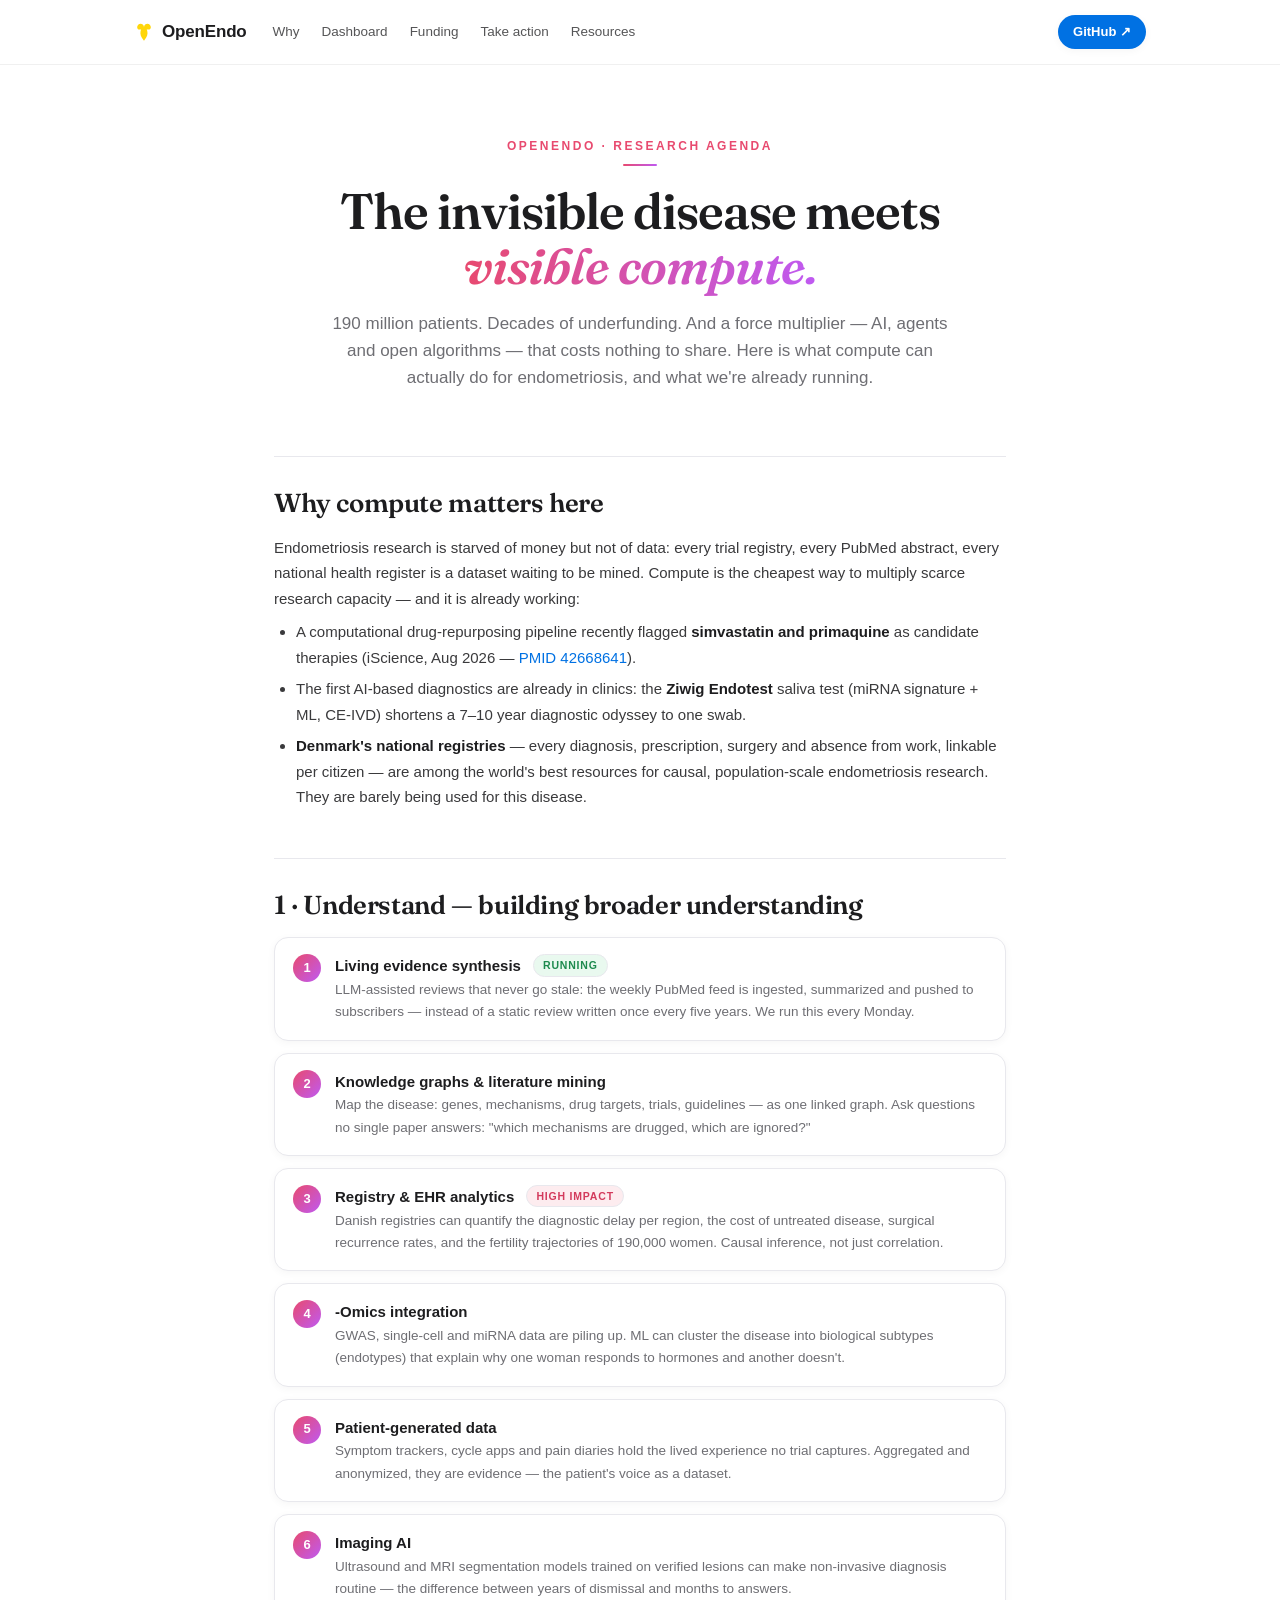
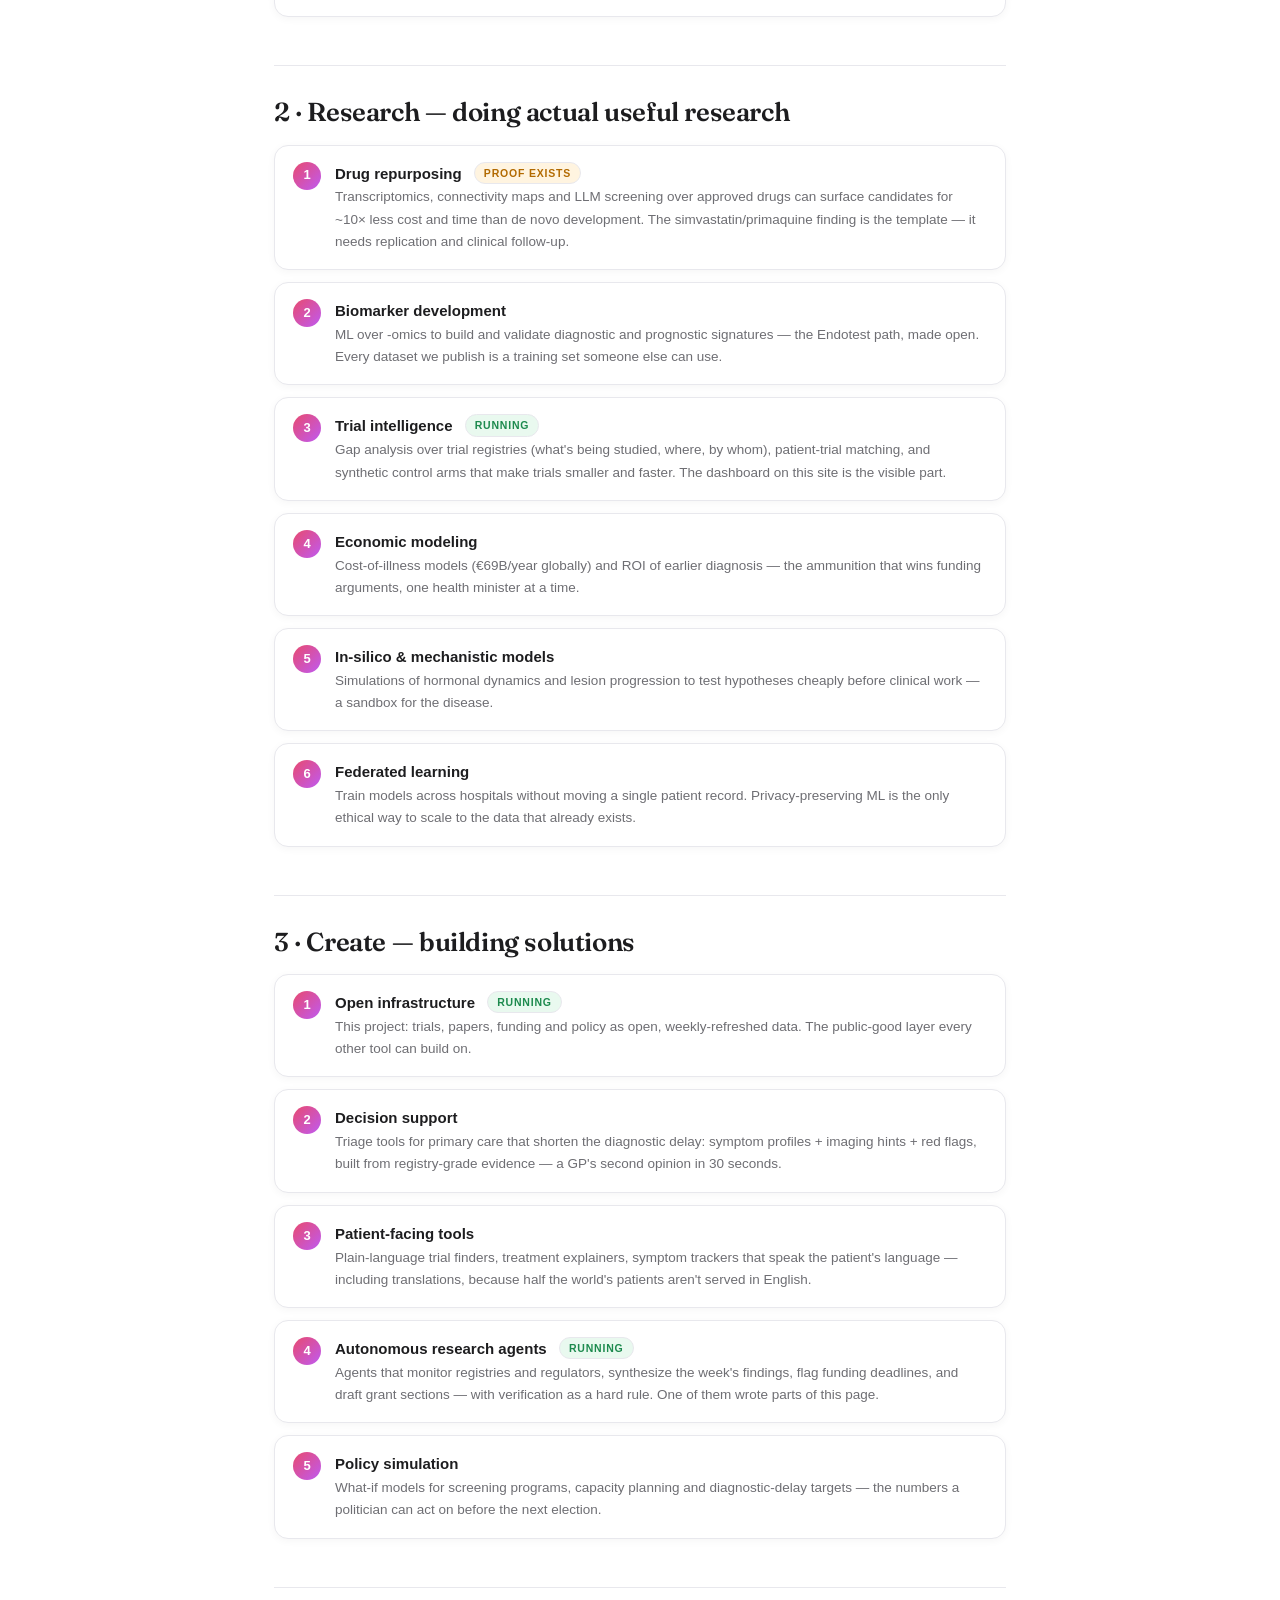
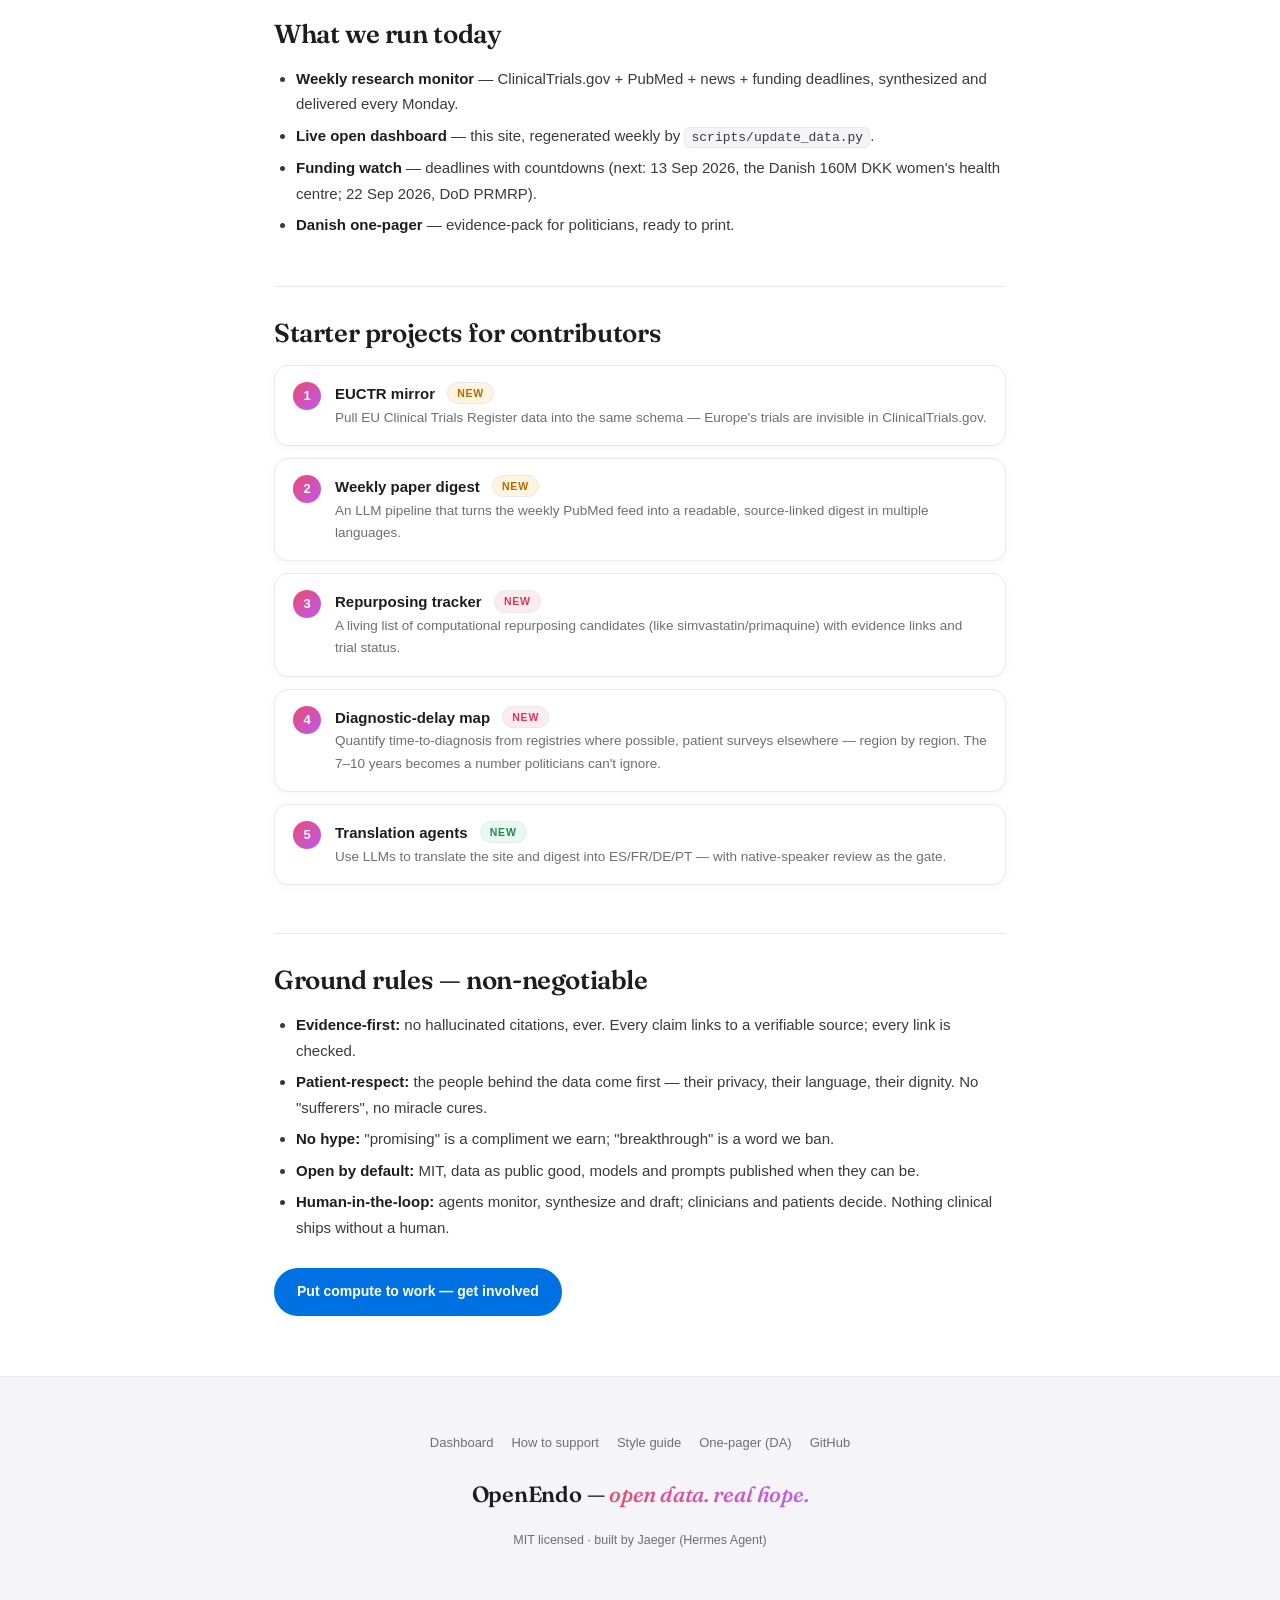
==== docs/ai-agenda.html @ b2a9a567 "feat: style guide, support page, AI & compute agenda + BRAND.md/CONTRIBUTING.md; footer-links; resou" ====
<!DOCTYPE html>
<html lang="en">
<head>
<meta charset="utf-8">
<meta name="viewport" content="width=device-width, initial-scale=1">
<title>AI & compute agenda — what agents, algorithms and compute can do for endometriosis</title>
<meta name="description" content="The computational research agenda for endometriosis: how AI agents, algorithms and open compute can build understanding, do real research and create solutions.">
<link rel="icon" href="data:image/svg+xml,<svg xmlns='http://www.w3.org/2000/svg' viewBox='0 0 24 24'><rect width='24' height='24' rx='5' fill='%231a1a2e'/><path d='M12 17.5c-.8-1.6-3-3.4-3-6.3 0-2 .7-3.6.7-3.6s-.7.3-1.4.3c-1.3 0-2.2-1-2.2-2.1C6.1 4 7.4 3 8.8 3c1.2 0 2.1.7 2.5 1.6.2.5.4 1.1.4 2 0-.9.2-1.5.4-2 .4-.9 1.3-1.6 2.5-1.6 1.4 0 2.7 1 2.7 2.8 0 1.1-.9 2.1-2.2 2.1-.7 0-1.4-.3-1.4-.3s.7 1.6.7 3.6c0 2.9-2.2 4.7-3 6.3z' fill='%23FFD60A'/></svg>">
<link rel="preconnect" href="https://fonts.googleapis.com">
<link rel="preconnect" href="https://fonts.gstatic.com" crossorigin>
<link href="https://fonts.googleapis.com/css2?family=Fraunces:ital,opsz,wght@0,9..144,500..700;1,9..144,500..700&display=swap" rel="stylesheet">
<link rel="stylesheet" href="style.css?v=4">
</head>
<body>

<header class="nav">
  <div class="nav-inner">
    <a class="brand" href="index.html">
      <svg viewBox="0 0 24 24" aria-hidden="true"><path d="M12 22.5c-1.1-2.2-4.3-4.7-4.3-8.8 0-2.7.9-5 .9-5s-.9.4-2 .4C4.8 9.1 3.8 7.6 3.8 6.2 3.8 3.9 5.7 2 8 2c1.7 0 2.9 1 3.5 2.3.3.7.5 1.5.5 2.7 0-1.2.2-2 .5-2.7C13.1 3 14.3 2 16 2c2.3 0 4.2 1.9 4.2 4.2 0 1.4-1 2.9-2.9 2.9-1.1 0-2-.4-2-.4s.9 2.3.9 5c0 4.1-3.2 6.6-4.2 8.8z" fill="#FFD60A"/></svg>
      OpenEndo
    </a>
    <nav class="nav-links">
      <a href="index.html#why">Why</a>
      <a href="index.html#dashboard">Dashboard</a>
      <a href="index.html#funding">Funding</a>
      <a href="index.html#action">Take action</a>
      <a href="index.html#resources">Resources</a>
    </nav>
    <div class="nav-actions">
      <a class="btn btn-blue btn-sm" href="https://github.com/wckdboy/openendo" target="_blank" rel="noopener">GitHub ↗</a>
    </div>
  </div>
</header>

<main>
  <div class="subpage-hero">
    <p class="eyebrow">OpenEndo · Research agenda</p>
    <h1>The invisible disease meets<br><em style="font-style:italic;background:linear-gradient(90deg,#e84a6f,#bf5af2);-webkit-background-clip:text;background-clip:text;-webkit-text-fill-color:transparent">visible compute.</em></h1>
    <p class="sub">190 million patients. Decades of underfunding. And a force multiplier — AI, agents and open algorithms — that costs nothing to share. Here is what compute can actually do for endometriosis, and what we're already running.</p>
  </div>

  <div class="prose">

    <h2>Why compute matters here</h2>
    <p>Endometriosis research is starved of money but not of data: every trial registry, every PubMed abstract, every national health register is a dataset waiting to be mined. Compute is the cheapest way to multiply scarce research capacity — and it is already working:</p>
    <ul>
      <li>A computational drug-repurposing pipeline recently flagged <strong>simvastatin and primaquine</strong> as candidate therapies (iScience, Aug 2026 — <a href="https://pubmed.ncbi.nlm.nih.gov/42668641/" target="_blank" rel="noopener">PMID 42668641</a>).</li>
      <li>The first AI-based diagnostics are already in clinics: the <strong>Ziwig Endotest</strong> saliva test (miRNA signature + ML, CE-IVD) shortens a 7–10 year diagnostic odyssey to one swab.</li>
      <li><strong>Denmark's national registries</strong> — every diagnosis, prescription, surgery and absence from work, linkable per citizen — are among the world's best resources for causal, population-scale endometriosis research. They are barely being used for this disease.</li>
    </ul>

    <h2>1 · Understand — building broader understanding</h2>
    <div class="steps">
      <div class="step"><div class="n">1</div><div><h4>Living evidence synthesis <span class="effort easy">running</span></h4><p>LLM-assisted reviews that never go stale: the weekly PubMed feed is ingested, summarized and pushed to subscribers — instead of a static review written once every five years. We run this every Monday.</p></div></div>
      <div class="step"><div class="n">2</div><div><h4>Knowledge graphs &amp; literature mining</h4><p>Map the disease: genes, mechanisms, drug targets, trials, guidelines — as one linked graph. Ask questions no single paper answers: "which mechanisms are drugged, which are ignored?"</p></div></div>
      <div class="step"><div class="n">3</div><div><h4>Registry &amp; EHR analytics <span class="effort hard">high impact</span></h4><p>Danish registries can quantify the diagnostic delay per region, the cost of untreated disease, surgical recurrence rates, and the fertility trajectories of 190,000 women. Causal inference, not just correlation.</p></div></div>
      <div class="step"><div class="n">4</div><div><h4>-Omics integration</h4><p>GWAS, single-cell and miRNA data are piling up. ML can cluster the disease into biological subtypes (endotypes) that explain why one woman responds to hormones and another doesn't.</p></div></div>
      <div class="step"><div class="n">5</div><div><h4>Patient-generated data</h4><p>Symptom trackers, cycle apps and pain diaries hold the lived experience no trial captures. Aggregated and anonymized, they are evidence — the patient's voice as a dataset.</p></div></div>
      <div class="step"><div class="n">6</div><div><h4>Imaging AI</h4><p>Ultrasound and MRI segmentation models trained on verified lesions can make non-invasive diagnosis routine — the difference between years of dismissal and months to answers.</p></div></div>
    </div>

    <h2>2 · Research — doing actual useful research</h2>
    <div class="steps">
      <div class="step"><div class="n">1</div><div><h4>Drug repurposing <span class="effort medium">proof exists</span></h4><p>Transcriptomics, connectivity maps and LLM screening over approved drugs can surface candidates for ~10× less cost and time than de novo development. The simvastatin/primaquine finding is the template — it needs replication and clinical follow-up.</p></div></div>
      <div class="step"><div class="n">2</div><div><h4>Biomarker development</h4><p>ML over -omics to build and validate diagnostic and prognostic signatures — the Endotest path, made open. Every dataset we publish is a training set someone else can use.</p></div></div>
      <div class="step"><div class="n">3</div><div><h4>Trial intelligence <span class="effort easy">running</span></h4><p>Gap analysis over trial registries (what's being studied, where, by whom), patient-trial matching, and synthetic control arms that make trials smaller and faster. The dashboard on this site is the visible part.</p></div></div>
      <div class="step"><div class="n">4</div><div><h4>Economic modeling</h4><p>Cost-of-illness models (€69B/year globally) and ROI of earlier diagnosis — the ammunition that wins funding arguments, one health minister at a time.</p></div></div>
      <div class="step"><div class="n">5</div><div><h4>In-silico &amp; mechanistic models</h4><p>Simulations of hormonal dynamics and lesion progression to test hypotheses cheaply before clinical work — a sandbox for the disease.</p></div></div>
      <div class="step"><div class="n">6</div><div><h4>Federated learning</h4><p>Train models across hospitals without moving a single patient record. Privacy-preserving ML is the only ethical way to scale to the data that already exists.</p></div></div>
    </div>

    <h2>3 · Create — building solutions</h2>
    <div class="steps">
      <div class="step"><div class="n">1</div><div><h4>Open infrastructure <span class="effort easy">running</span></h4><p>This project: trials, papers, funding and policy as open, weekly-refreshed data. The public-good layer every other tool can build on.</p></div></div>
      <div class="step"><div class="n">2</div><div><h4>Decision support</h4><p>Triage tools for primary care that shorten the diagnostic delay: symptom profiles + imaging hints + red flags, built from registry-grade evidence — a GP's second opinion in 30 seconds.</p></div></div>
      <div class="step"><div class="n">3</div><div><h4>Patient-facing tools</h4><p>Plain-language trial finders, treatment explainers, symptom trackers that speak the patient's language — including translations, because half the world's patients aren't served in English.</p></div></div>
      <div class="step"><div class="n">4</div><div><h4>Autonomous research agents <span class="effort easy">running</span></h4><p>Agents that monitor registries and regulators, synthesize the week's findings, flag funding deadlines, and draft grant sections — with verification as a hard rule. One of them wrote parts of this page.</p></div></div>
      <div class="step"><div class="n">5</div><div><h4>Policy simulation</h4><p>What-if models for screening programs, capacity planning and diagnostic-delay targets — the numbers a politician can act on before the next election.</p></div></div>
    </div>

    <h2>What we run today</h2>
    <ul>
      <li><strong>Weekly research monitor</strong> — ClinicalTrials.gov + PubMed + news + funding deadlines, synthesized and delivered every Monday.</li>
      <li><strong>Live open dashboard</strong> — this site, regenerated weekly by <code>scripts/update_data.py</code>.</li>
      <li><strong>Funding watch</strong> — deadlines with countdowns (next: 13 Sep 2026, the Danish 160M DKK women's health centre; 22 Sep 2026, DoD PRMRP).</li>
      <li><strong>Danish one-pager</strong> — evidence-pack for politicians, ready to print.</li>
    </ul>

    <h2>Starter projects for contributors</h2>
    <div class="steps">
      <div class="step"><div class="n">1</div><div><h4>EUCTR mirror <span class="effort medium">new</span></h4><p>Pull EU Clinical Trials Register data into the same schema — Europe's trials are invisible in ClinicalTrials.gov.</p></div></div>
      <div class="step"><div class="n">2</div><div><h4>Weekly paper digest <span class="effort medium">new</span></h4><p>An LLM pipeline that turns the weekly PubMed feed into a readable, source-linked digest in multiple languages.</p></div></div>
      <div class="step"><div class="n">3</div><div><h4>Repurposing tracker <span class="effort hard">new</span></h4><p>A living list of computational repurposing candidates (like simvastatin/primaquine) with evidence links and trial status.</p></div></div>
      <div class="step"><div class="n">4</div><div><h4>Diagnostic-delay map <span class="effort hard">new</span></h4><p>Quantify time-to-diagnosis from registries where possible, patient surveys elsewhere — region by region. The 7–10 years becomes a number politicians can't ignore.</p></div></div>
      <div class="step"><div class="n">5</div><div><h4>Translation agents <span class="effort easy">new</span></h4><p>Use LLMs to translate the site and digest into ES/FR/DE/PT — with native-speaker review as the gate.</p></div></div>
    </div>

    <h2>Ground rules — non-negotiable</h2>
    <ul>
      <li><strong>Evidence-first:</strong> no hallucinated citations, ever. Every claim links to a verifiable source; every link is checked.</li>
      <li><strong>Patient-respect:</strong> the people behind the data come first — their privacy, their language, their dignity. No "sufferers", no miracle cures.</li>
      <li><strong>No hype:</strong> "promising" is a compliment we earn; "breakthrough" is a word we ban.</li>
      <li><strong>Open by default:</strong> MIT, data as public good, models and prompts published when they can be.</li>
      <li><strong>Human-in-the-loop:</strong> agents monitor, synthesize and draft; clinicians and patients decide. Nothing clinical ships without a human.</li>
    </ul>

    <p style="margin-top:28px"><a class="btn btn-blue" href="support.html">Put compute to work — get involved</a></p>

  </div>
</main>

<footer>
  <div class="footer-inner">
    <div class="footer-links">
      <a href="index.html">Dashboard</a>
      <a href="support.html">How to support</a>
      <a href="styleguide.html">Style guide</a>
      <a href="one-pager-dk.html">One-pager (DA)</a>
      <a href="https://github.com/wckdboy/openendo" target="_blank" rel="noopener">GitHub</a>
    </div>
    <p class="wordmark">OpenEndo — <em style="font-style:italic;background:linear-gradient(90deg,#e84a6f,#bf5af2);-webkit-background-clip:text;background-clip:text;-webkit-text-fill-color:transparent">open data. real hope.</em></p>
    <p class="built">MIT licensed · built by Jaeger (Hermes Agent)</p>
  </div>
</footer>

</body>
</html>
---- docs/style.css ----
/* OpenEndo — clean, optimistic, Apple-inspired */
:root{
  --bg:#ffffff; --bg-alt:#f5f5f7; --ink:#1d1d1f; --muted:#6e6e73;
  --blue:#0071e3; --blue-hover:#0077ed; --blue-tint:#e8f1fd;
  --rose:#ff8fa3; --rose-deep:#e84a6f; --lav:#bf5af2; --gold:#ff9f0a; --green:#34c759;
  --line:#e8e8ed; --card:#ffffff;
  --shadow-sm:0 2px 8px rgba(0,0,0,.04);
  --shadow:0 10px 34px rgba(0,0,0,.09);
  --radius:18px;
  --nav-h:64px;
  --font:-apple-system,BlinkMacSystemFont,"SF Pro Display","Segoe UI",Roboto,Helvetica,Arial,sans-serif;
}
*{box-sizing:border-box;margin:0;padding:0}
html{scroll-behavior:smooth}
body{font-family:var(--font);background:var(--bg);color:var(--ink);line-height:1.55;-webkit-font-smoothing:antialiased;font-size:16px}
section,footer{scroll-margin-top:calc(var(--nav-h) + 12px)}
a{color:var(--blue);text-decoration:none}
a:hover{color:var(--blue-hover)}

/* ---------- navigation (frosted) ---------- */
.nav{position:sticky;top:0;z-index:50;background:rgba(255,255,255,.72);backdrop-filter:saturate(180%) blur(20px);-webkit-backdrop-filter:saturate(180%) blur(20px);border-bottom:1px solid rgba(0,0,0,.06)}
.nav-inner{max-width:1060px;margin:0 auto;display:flex;align-items:center;gap:26px;height:var(--nav-h);padding:0 24px}
.brand{font-size:17px;font-weight:700;letter-spacing:-.01em;color:var(--ink);display:flex;align-items:center;gap:8px;white-space:nowrap}
.nav-links{display:flex;gap:22px}
.nav-links a{color:var(--ink);font-size:13.5px;font-weight:500;opacity:.75;transition:opacity .15s}
.nav-links a:hover{opacity:1}
.nav-actions{margin-left:auto;display:flex;align-items:center;gap:10px}

/* ---------- buttons (pill, Apple-style) ---------- */
.btn{display:inline-flex;align-items:center;justify-content:center;gap:6px;border-radius:980px;padding:11px 22px;font-size:14px;font-weight:600;transition:all .18s ease;border:1px solid transparent;cursor:pointer;background:none;color:var(--ink);font-family:var(--font)}
.btn-blue{background:var(--blue);color:#fff;box-shadow:var(--shadow-sm)}
.btn-blue:hover{background:var(--blue-hover);color:#fff;transform:translateY(-1px);box-shadow:var(--shadow)}
.btn-ghost{background:rgba(0,0,0,.05);color:var(--ink)}
.btn-ghost:hover{background:rgba(0,0,0,.09);color:var(--ink)}
.btn-sm{padding:6px 14px;font-size:13px}

/* ---------- hero ---------- */
.hero{position:relative;overflow:hidden;background:linear-gradient(180deg,#fdf6f8 0%,#f3f6ff 42%,#ffffff 100%)}
.hero::before{content:"";position:absolute;width:680px;height:680px;border-radius:50%;top:-260px;right:-180px;background:radial-gradient(circle,rgba(255,143,163,.30),transparent 66%);filter:blur(8px)}
.hero::after{content:"";position:absolute;width:600px;height:600px;border-radius:50%;bottom:-280px;left:-200px;background:radial-gradient(circle,rgba(191,90,242,.16),transparent 66%)}
.hero-inner{position:relative;max-width:1060px;margin:0 auto;padding:96px 24px 76px;text-align:center}
.eyebrow{font-size:12px;font-weight:700;letter-spacing:2.5px;text-transform:uppercase;color:var(--rose-deep);margin-bottom:18px}
.hero h1{font-size:clamp(38px,5.2vw,56px);font-weight:700;letter-spacing:-.025em;line-height:1.08;color:var(--ink)}
.hero-sub{max-width:660px;margin:22px auto 0;font-size:18px;color:var(--muted);line-height:1.6}
.hero-cta{display:flex;gap:12px;justify-content:center;margin-top:34px;flex-wrap:wrap}
.hero .stats{display:grid;grid-template-columns:repeat(4,1fr);gap:14px;margin-top:64px;padding-top:40px;border-top:1px solid rgba(0,0,0,.06)}
.stat{padding:6px 12px}
.stat .value{font-size:42px;font-weight:700;letter-spacing:-.02em;line-height:1.1;background:linear-gradient(135deg,var(--rose-deep) 10%,var(--lav) 90%);-webkit-background-clip:text;background-clip:text;-webkit-text-fill-color:transparent}
.stat .label{font-size:13.5px;color:var(--muted);margin-top:6px}
.stat .src{font-size:11px;color:var(--muted);opacity:.7;margin-top:2px}

/* ---------- sections ---------- */
.section{padding:88px 0}
.section-alt{background:var(--bg-alt)}
.section-inner{max-width:1060px;margin:0 auto;padding:0 24px}
.section-head{text-align:center;max-width:660px;margin:0 auto 46px}
.section-head h2{font-size:clamp(28px,3.4vw,40px);font-weight:700;letter-spacing:-.02em;line-height:1.15;margin-top:12px}
.section-head .sub{font-size:17px;color:var(--muted);margin-top:12px}

/* ---------- cards ---------- */
.grid{display:grid;gap:18px}
.cards-4{grid-template-columns:repeat(4,1fr)}
.cards-3{grid-template-columns:repeat(3,1fr)}
.cards-2{grid-template-columns:repeat(2,1fr)}
.card{background:var(--card);border:1px solid rgba(0,0,0,.05);border-radius:var(--radius);padding:24px;box-shadow:var(--shadow-sm);transition:transform .18s ease,box-shadow .18s ease}
.card:hover{transform:translateY(-2px);box-shadow:var(--shadow)}
.card h4{font-size:16px;font-weight:600;letter-spacing:-.01em;margin-bottom:8px}
.card p{font-size:14px;color:var(--muted);line-height:1.6}
.card .src{font-size:11.5px;color:var(--muted);opacity:.75;margin:6px 0 10px}
.card .tag{display:inline-block;font-size:11px;font-weight:600;letter-spacing:.6px;text-transform:uppercase;color:var(--blue);background:var(--blue-tint);border-radius:999px;padding:3px 10px;margin-bottom:10px}
.cta{display:inline-flex;align-items:center;gap:4px;font-size:14px;font-weight:600;margin-top:12px;color:var(--blue)}
.cta:hover{color:var(--blue-hover)}

/* ---------- live KPIs ---------- */
.kpis{display:grid;grid-template-columns:repeat(4,1fr);gap:14px;margin:36px 0 44px}
.kpi{background:var(--card);border:1px solid rgba(0,0,0,.05);border-radius:14px;padding:18px 20px;box-shadow:var(--shadow-sm);text-align:center}
.kpi .n{font-size:30px;font-weight:700;letter-spacing:-.02em;line-height:1.1}
.kpi .n.gold{color:var(--blue)}
.kpi .l{font-size:12.5px;color:var(--muted);margin-top:4px}

/* ---------- charts ---------- */
.charts{display:grid;grid-template-columns:1fr 1fr;gap:18px}
.chart-card{background:var(--card);border:1px solid rgba(0,0,0,.05);border-radius:var(--radius);padding:22px;box-shadow:var(--shadow-sm)}
.chart-card.wide{grid-column:1/-1}
.chart-card h3{font-size:15px;font-weight:600;margin-bottom:14px}
.chart-card canvas{max-height:300px}

/* ---------- tables ---------- */
.tables{display:grid;gap:18px;margin-top:18px}
.panel{background:var(--card);border:1px solid rgba(0,0,0,.05);border-radius:var(--radius);box-shadow:var(--shadow-sm);overflow:hidden}
.panel h3{font-size:15px;font-weight:600;padding:20px 24px 12px}
.table-wrap{overflow-x:auto}
table{width:100%;border-collapse:collapse;font-size:13.5px}
thead th{font-size:11px;font-weight:600;letter-spacing:1.2px;text-transform:uppercase;color:var(--muted);text-align:left;padding:8px 24px;background:#fafafc;border-bottom:1px solid var(--line);white-space:nowrap}
tbody td{padding:12px 24px;border-bottom:1px solid #f0f0f2;vertical-align:top}
tbody tr:last-child td{border-bottom:none}
tbody tr{transition:background .12s}
tbody tr:hover{background:#fafafc}
td a{color:var(--ink);font-weight:500}
td a:hover{color:var(--blue)}
td .nct{font-size:11px;color:var(--muted)}

/* ---------- status pills ---------- */
.status{display:inline-block;font-size:11px;font-weight:600;letter-spacing:.3px;border-radius:999px;padding:3px 10px;white-space:nowrap}
.status.RECRUITING{background:#e9f9ef;color:#1d8a4e}
.status.ACTIVE_NOT_RECRUITING{background:#eef3fb;color:#3a6fb5}
.status.ENROLLING_BY_INVITATION{background:#e9f9ef;color:#1d8a4e}
.status.COMPLETED{background:#f0f0f2;color:#6e6e73}
.status.TERMINATED,.status.WITHDRAWN{background:#fdecef;color:#d33a5c}
.status.UNKNOWN,.status.NOT_YET_RECRUITING{background:#fff4e0;color:#b26a00}
.status.default{background:#f0f0f2;color:#6e6e73}

/* ---------- funding deadlines ---------- */
.deadline{font-size:12.5px;color:var(--muted);margin-top:12px;display:flex;align-items:center;gap:8px;flex-wrap:wrap}
.days{background:var(--blue-tint);color:var(--blue);font-weight:700;font-size:11.5px;border-radius:999px;padding:3px 9px}
.open-now{color:var(--green);font-weight:600}

/* ---------- footer ---------- */
footer{background:var(--bg-alt);border-top:1px solid var(--line);padding:56px 0 64px}
.footer-inner{max-width:1060px;margin:0 auto;padding:0 24px;text-align:center}
footer h3{font-size:13px;font-weight:600;letter-spacing:1.2px;text-transform:uppercase;color:var(--muted);margin-bottom:12px}
#methodology{font-size:13.5px;color:var(--muted);max-width:740px;margin:0 auto;line-height:1.65}
.fresh{font-size:12px;color:var(--muted);opacity:.85;margin-top:14px}
.built{margin-top:20px;font-size:12.5px;color:var(--muted)}

/* ---------- responsive ---------- */
@media(max-width:960px){
  .cards-4,.cards-3,.charts{grid-template-columns:1fr 1fr}
  .hero .stats,.kpis{grid-template-columns:1fr 1fr}
}
@media(max-width:640px){
  .cards-4,.cards-3,.cards-2,.charts,.hero .stats,.kpis{grid-template-columns:1fr}
  .nav-links{display:none}
  .section{padding:64px 0}
  .hero-inner{padding:64px 20px 56px}
  .hero .stats{margin-top:44px;padding-top:30px}
}

/* ---------- brand identity ---------- */
:root{
  --font-display:"Fraunces",Georgia,serif;
  --ribbon:#ffd60a;
}
.brand svg{width:20px;height:20px;flex:none}
.hero h1{font-family:var(--font-display);font-weight:600}
.hero h1 em{font-style:italic;font-weight:500;background:linear-gradient(90deg,var(--rose-deep) 0%,var(--lav) 100%);-webkit-background-clip:text;background-clip:text;-webkit-text-fill-color:transparent}
.section-head h2{font-family:var(--font-display);font-weight:600}
.eyebrow{display:flex;flex-direction:column;align-items:center;gap:6px}
.eyebrow .num{color:var(--rose-deep);font-weight:800;letter-spacing:.05em}
.eyebrow::after{content:"";width:34px;height:2.5px;border-radius:2px;background:linear-gradient(90deg,var(--rose-deep),var(--lav));margin-top:2px}
.trust{display:flex;gap:16px;justify-content:center;margin-top:16px;flex-wrap:wrap}
.trust span{font-size:12.5px;color:var(--muted);display:inline-flex;align-items:center;gap:6px}
.trust span:first-child{color:var(--blue);font-weight:700}
.live-wrap{margin-top:26px;display:flex;justify-content:center}
.live-badge{display:inline-flex;align-items:center;gap:9px;font-size:12.5px;font-weight:600;color:var(--muted);background:#fff;border:1px solid rgba(0,0,0,.06);border-radius:999px;padding:7px 16px;box-shadow:var(--shadow-sm)}
.live-badge .dot{width:8px;height:8px;border-radius:50%;background:var(--green);animation:pulse 2.2s ease-out infinite}
@keyframes pulse{0%{box-shadow:0 0 0 0 rgba(52,199,89,.45)}70%{box-shadow:0 0 0 9px rgba(52,199,89,0)}100%{box-shadow:0 0 0 0 rgba(52,199,89,0)}}
footer .wordmark{font-family:var(--font-display);font-size:22px;font-weight:600;letter-spacing:-.01em;margin-bottom:20px}
footer .wordmark em{font-style:italic;font-weight:500;background:linear-gradient(90deg,var(--rose-deep),var(--lav));-webkit-background-clip:text;background-clip:text;-webkit-text-fill-color:transparent}
@media(max-width:640px){.trust{gap:10px}}

/* ---------- subpages: styleguide / support / agenda ---------- */
:root{--text:#3a3a3c}
.subpage-hero{padding:72px 24px 8px;text-align:center}
.subpage-hero h1{font-family:var(--font-display);font-size:clamp(34px,4.6vw,50px);font-weight:600;letter-spacing:-.02em;line-height:1.1}
.subpage-hero .sub{max-width:640px;margin:16px auto 0;font-size:17px;color:var(--muted);line-height:1.6}
.prose{max-width:780px;margin:0 auto;padding:8px 24px 60px}
.prose h2{font-family:var(--font-display);font-size:26px;font-weight:600;letter-spacing:-.015em;margin:48px 0 12px;padding-top:26px;border-top:1px solid var(--line)}
.prose h3{font-size:17px;font-weight:600;margin:26px 0 8px;letter-spacing:-.01em}
.prose p,.prose li{font-size:15px;color:var(--text);line-height:1.7}
.prose ul,.prose ol{margin:8px 0 18px 22px}
.prose li{margin-bottom:6px}
.prose strong{color:var(--ink)}
.prose code{font-family:ui-monospace,SFMono-Regular,Menlo,monospace;font-size:13px;background:var(--bg-alt);border:1px solid var(--line);border-radius:6px;padding:2px 6px}
.codebox{background:#1d1d1f;color:#f5f5f7;border-radius:12px;padding:16px 18px;font-family:ui-monospace,SFMono-Regular,Menlo,monospace;font-size:13px;line-height:1.65;overflow-x:auto;margin:12px 0 22px}
.codebox .c{color:#ffd60a}
.swatches{display:grid;grid-template-columns:repeat(auto-fill,minmax(150px,1fr));gap:12px;margin:14px 0 26px}
.swatch{border-radius:14px;overflow:hidden;border:1px solid var(--line);background:#fff}
.swatch .chip{height:70px}
.swatch .meta{padding:10px 12px}
.swatch .meta b{display:block;font-size:13px}
.swatch .meta span{font-size:11.5px;color:var(--muted);font-family:ui-monospace,Menlo,monospace}
.type-scale{display:grid;gap:10px;margin:14px 0 26px}
.type-row{display:flex;align-items:baseline;gap:18px;padding:12px 16px;border:1px solid var(--line);border-radius:12px;background:#fff}
.type-row .sample{flex:1;min-width:0}
.type-row .spec{font-size:11.5px;color:var(--muted);font-family:ui-monospace,Menlo,monospace;white-space:nowrap}
.dodont{display:grid;grid-template-columns:1fr 1fr;gap:14px;margin:12px 0 22px}
.dodont div{border-radius:12px;padding:14px 16px;font-size:14px;line-height:1.6}
.dodont .good{background:#e9f9ef;color:#1d8a4e}
.dodont .bad{background:#fdecef;color:#d33a5c}
.dodont b{display:block;margin-bottom:4px}
.effort{display:inline-block;font-size:10.5px;font-weight:700;letter-spacing:.8px;text-transform:uppercase;border-radius:999px;padding:2px 9px;background:var(--bg-alt);color:var(--muted);border:1px solid var(--line);margin-left:8px;vertical-align:2px}
.effort.easy{background:#e9f9ef;color:#1d8a4e}
.effort.medium{background:#fff4e0;color:#b26a00}
.effort.hard{background:#fdecef;color:#d33a5c}
.logo-stage{background:var(--bg-alt);border:1px solid var(--line);border-radius:18px;padding:44px 24px;text-align:center;margin:14px 0 24px}
.logo-stage .word{font-family:var(--font-display);font-size:44px;font-weight:600;letter-spacing:-.02em;margin-top:14px}
.logo-stage .tag{font-size:13px;color:var(--muted);margin-top:6px}
.logo-grid{display:grid;grid-template-columns:repeat(auto-fit,minmax(130px,1fr));gap:14px;margin:14px 0 24px}
.logo-tile{border-radius:14px;padding:20px 14px;display:flex;flex-direction:column;align-items:center;gap:10px;border:1px solid var(--line)}
.logo-tile svg{width:40px;height:40px}
.logo-tile span{font-size:11.5px;color:var(--muted)}
.steps{display:grid;gap:12px;margin:12px 0 24px}
.step{display:flex;gap:14px;padding:16px 18px;border:1px solid var(--line);border-radius:14px;background:#fff;box-shadow:var(--shadow-sm)}
.step .n{flex:none;width:28px;height:28px;border-radius:50%;background:linear-gradient(135deg,var(--rose-deep),var(--lav));color:#fff;font-weight:700;font-size:13px;display:flex;align-items:center;justify-content:center}
.step h4{font-size:15px;margin-bottom:4px;display:inline}
.step p{font-size:13.5px;color:var(--muted);line-height:1.65}
.footer-links{display:flex;gap:18px;justify-content:center;flex-wrap:wrap;margin-bottom:24px;font-size:13px;font-weight:500}
.footer-links a{color:var(--muted)}
.footer-links a:hover{color:var(--blue)}
@media(max-width:640px){.dodont{grid-template-columns:1fr}.type-row{flex-direction:column;gap:4px}}
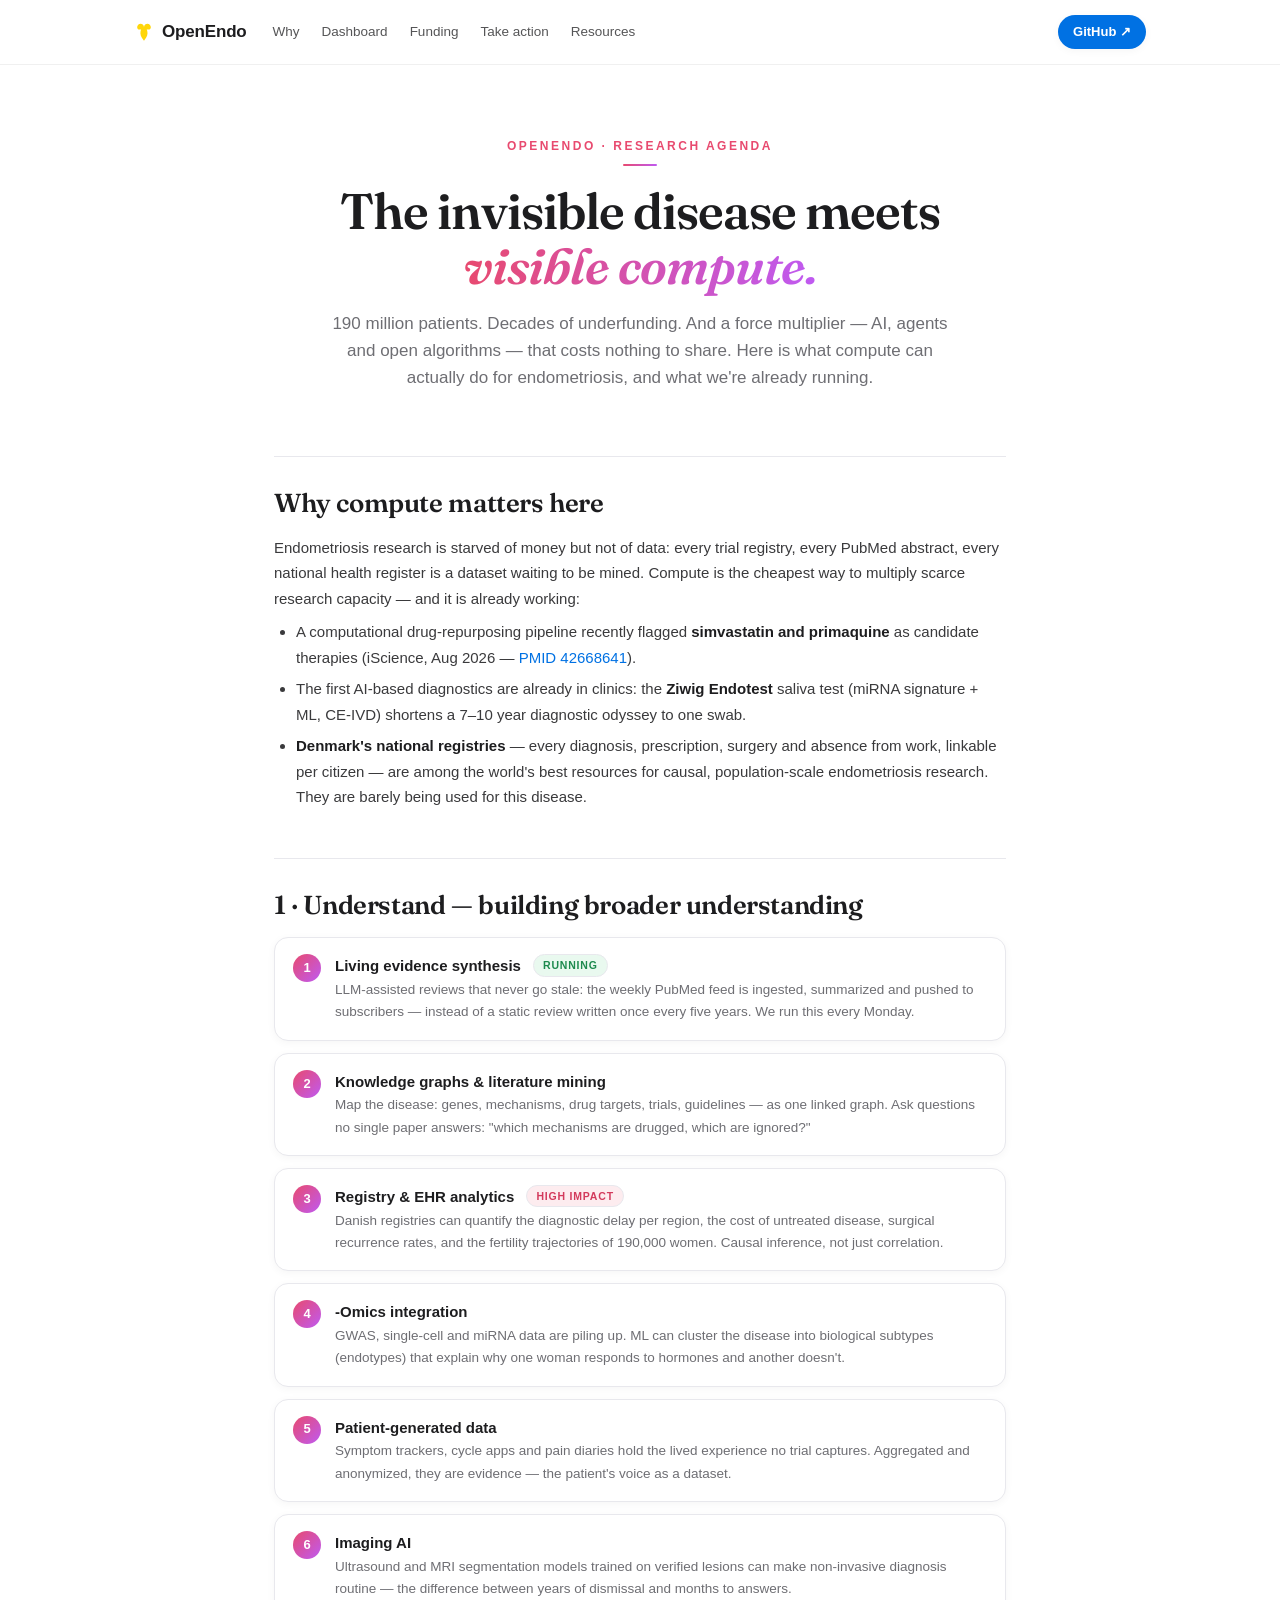
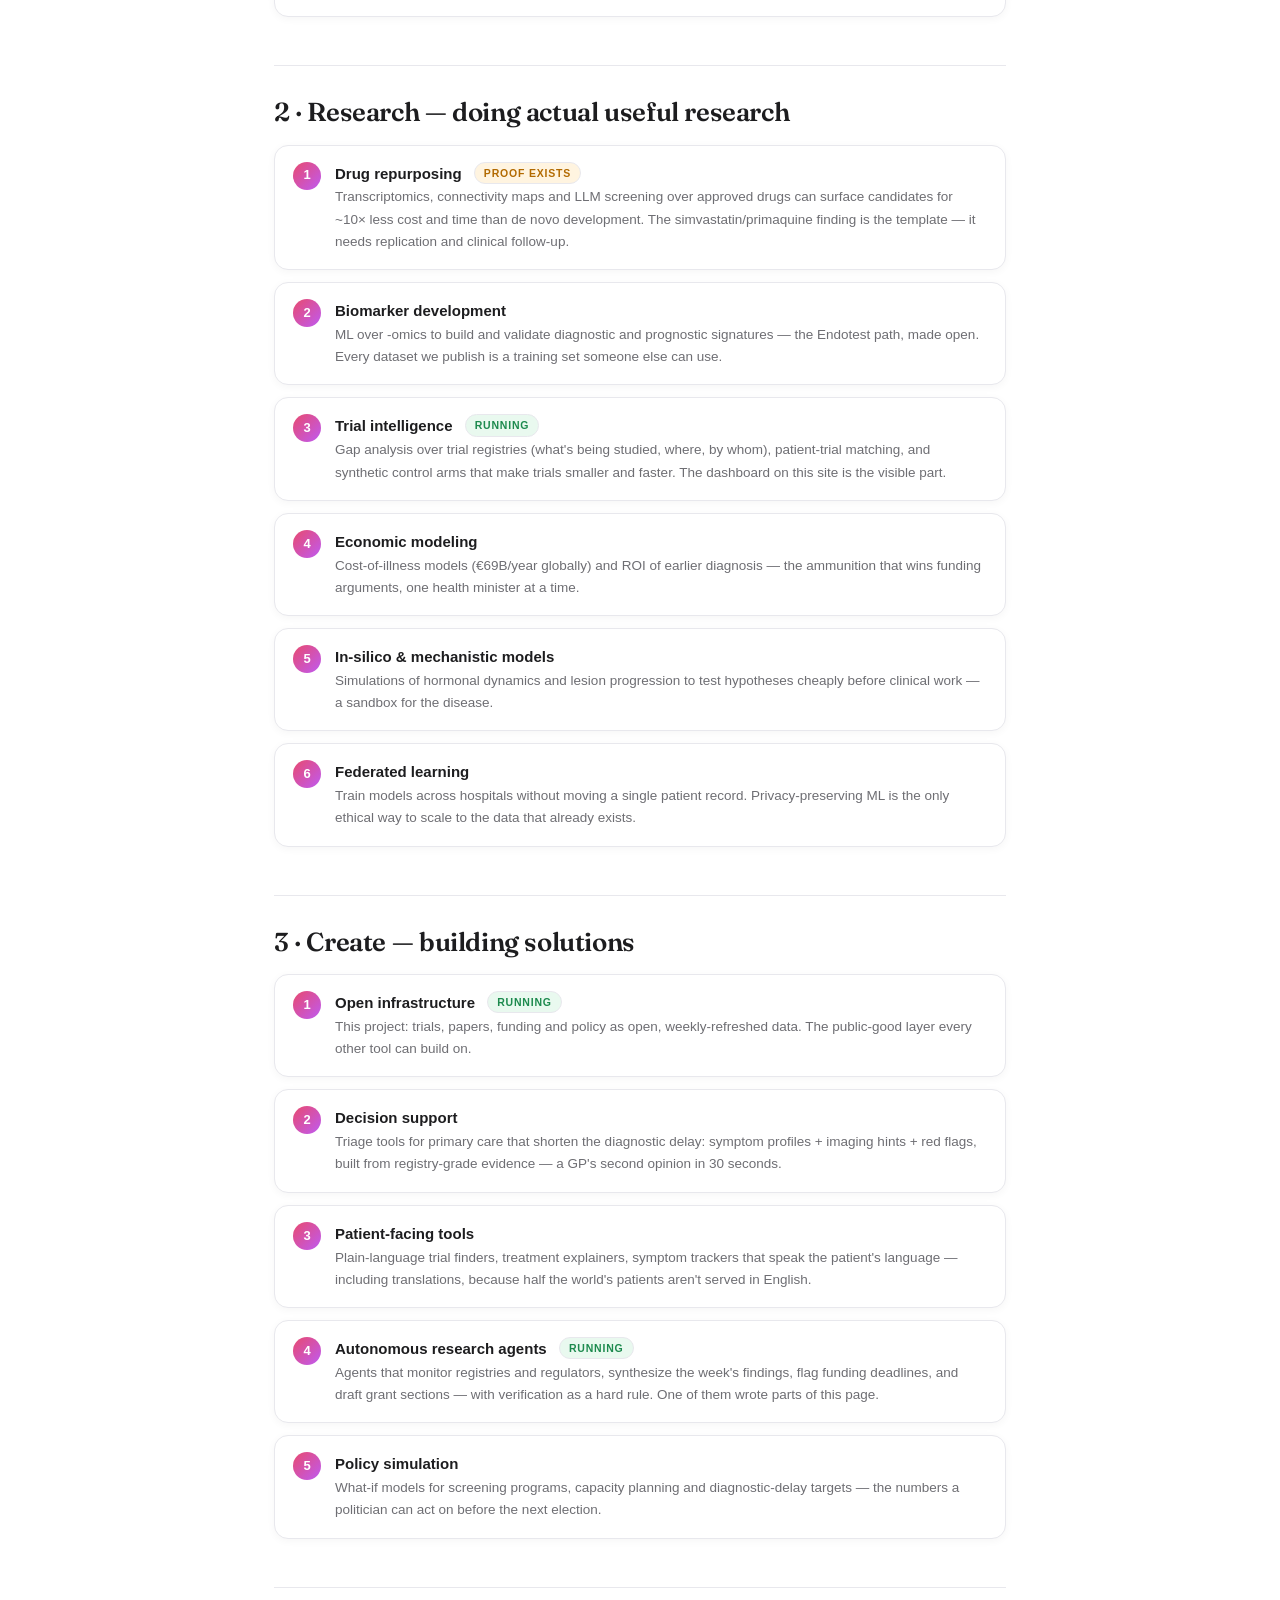
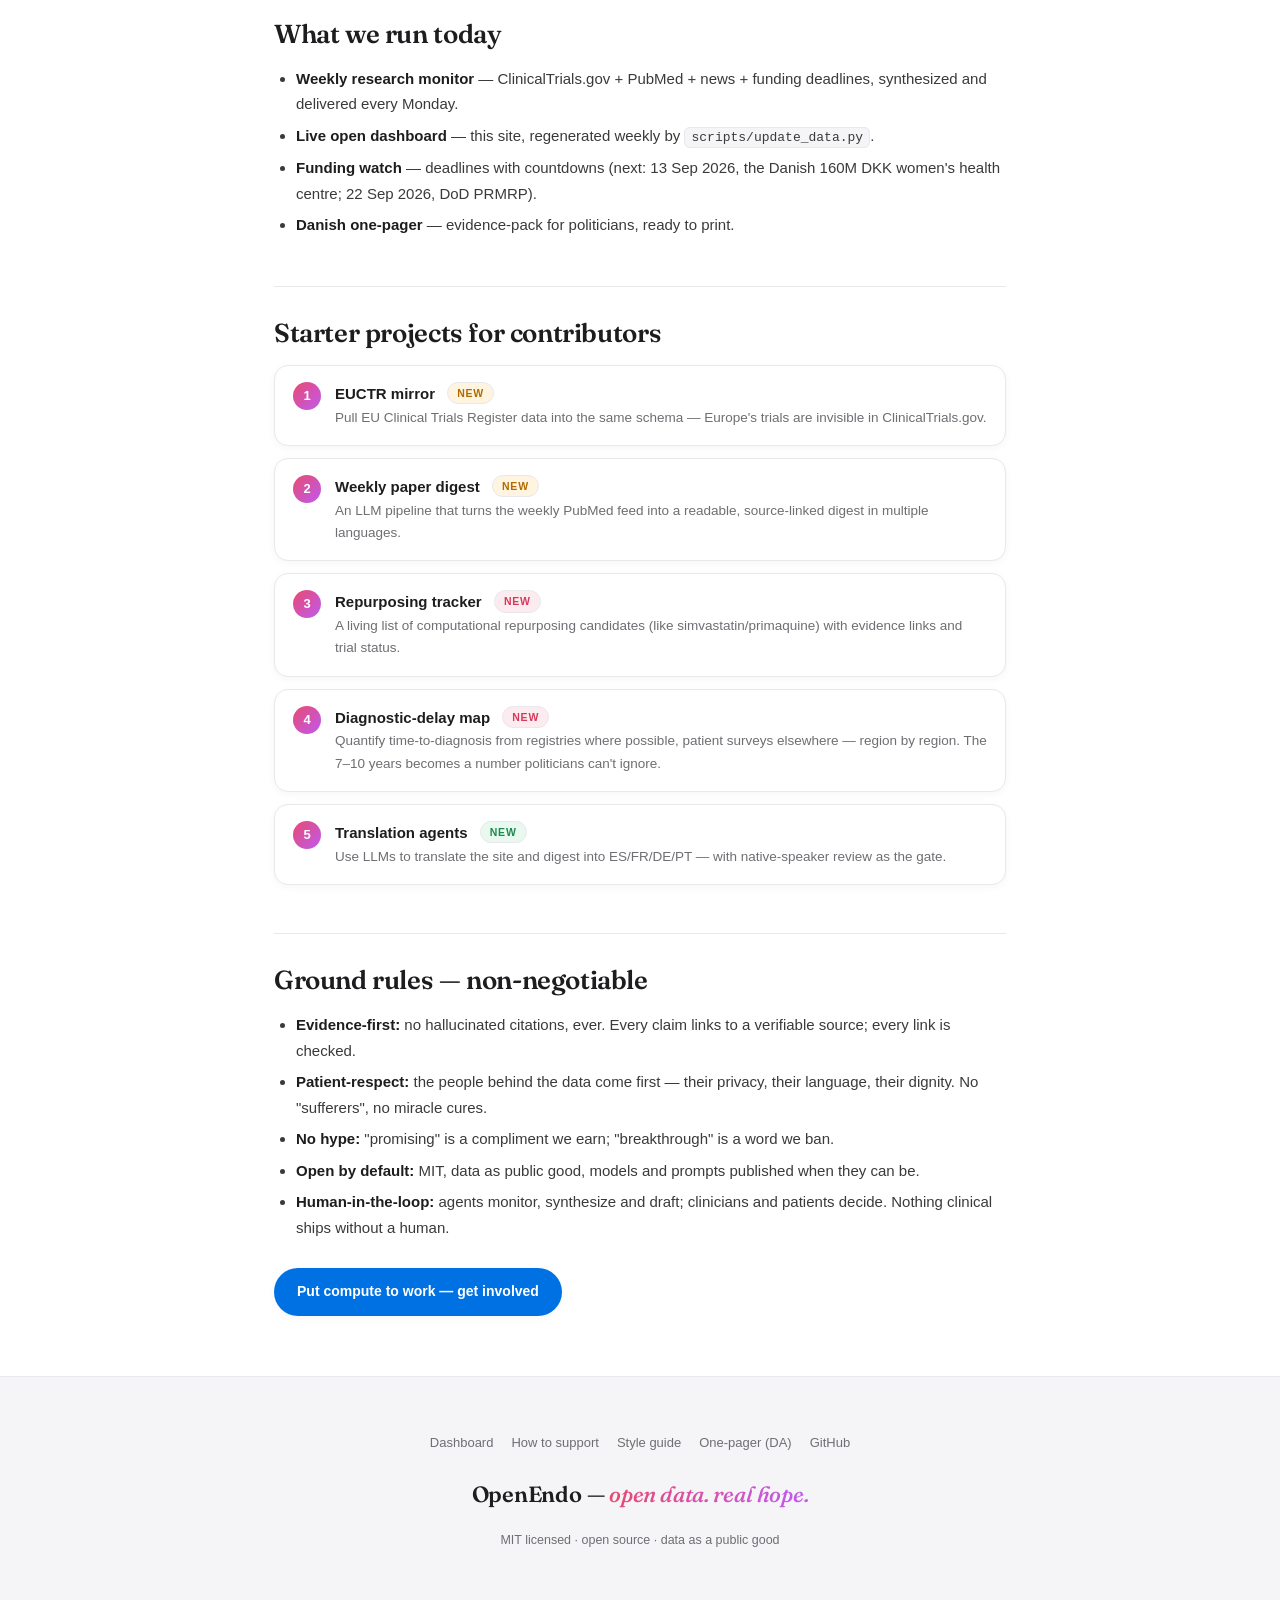
==== commit b10f3850: "OpenEndo: open data hub for endometriosis research — dashboard, datasets, style guide, support & AI " ====
--- a/docs/ai-agenda.html
+++ b/docs/ai-agenda.html
@@ -119,7 +119,7 @@
       <a href="https://github.com/wckdboy/openendo" target="_blank" rel="noopener">GitHub</a>
     </div>
     <p class="wordmark">OpenEndo — <em style="font-style:italic;background:linear-gradient(90deg,#e84a6f,#bf5af2);-webkit-background-clip:text;background-clip:text;-webkit-text-fill-color:transparent">open data. real hope.</em></p>
-    <p class="built">MIT licensed · built by Jaeger (Hermes Agent)</p>
+    <p class="built">MIT licensed · open source · data as a public good</p>
   </div>
 </footer>
 
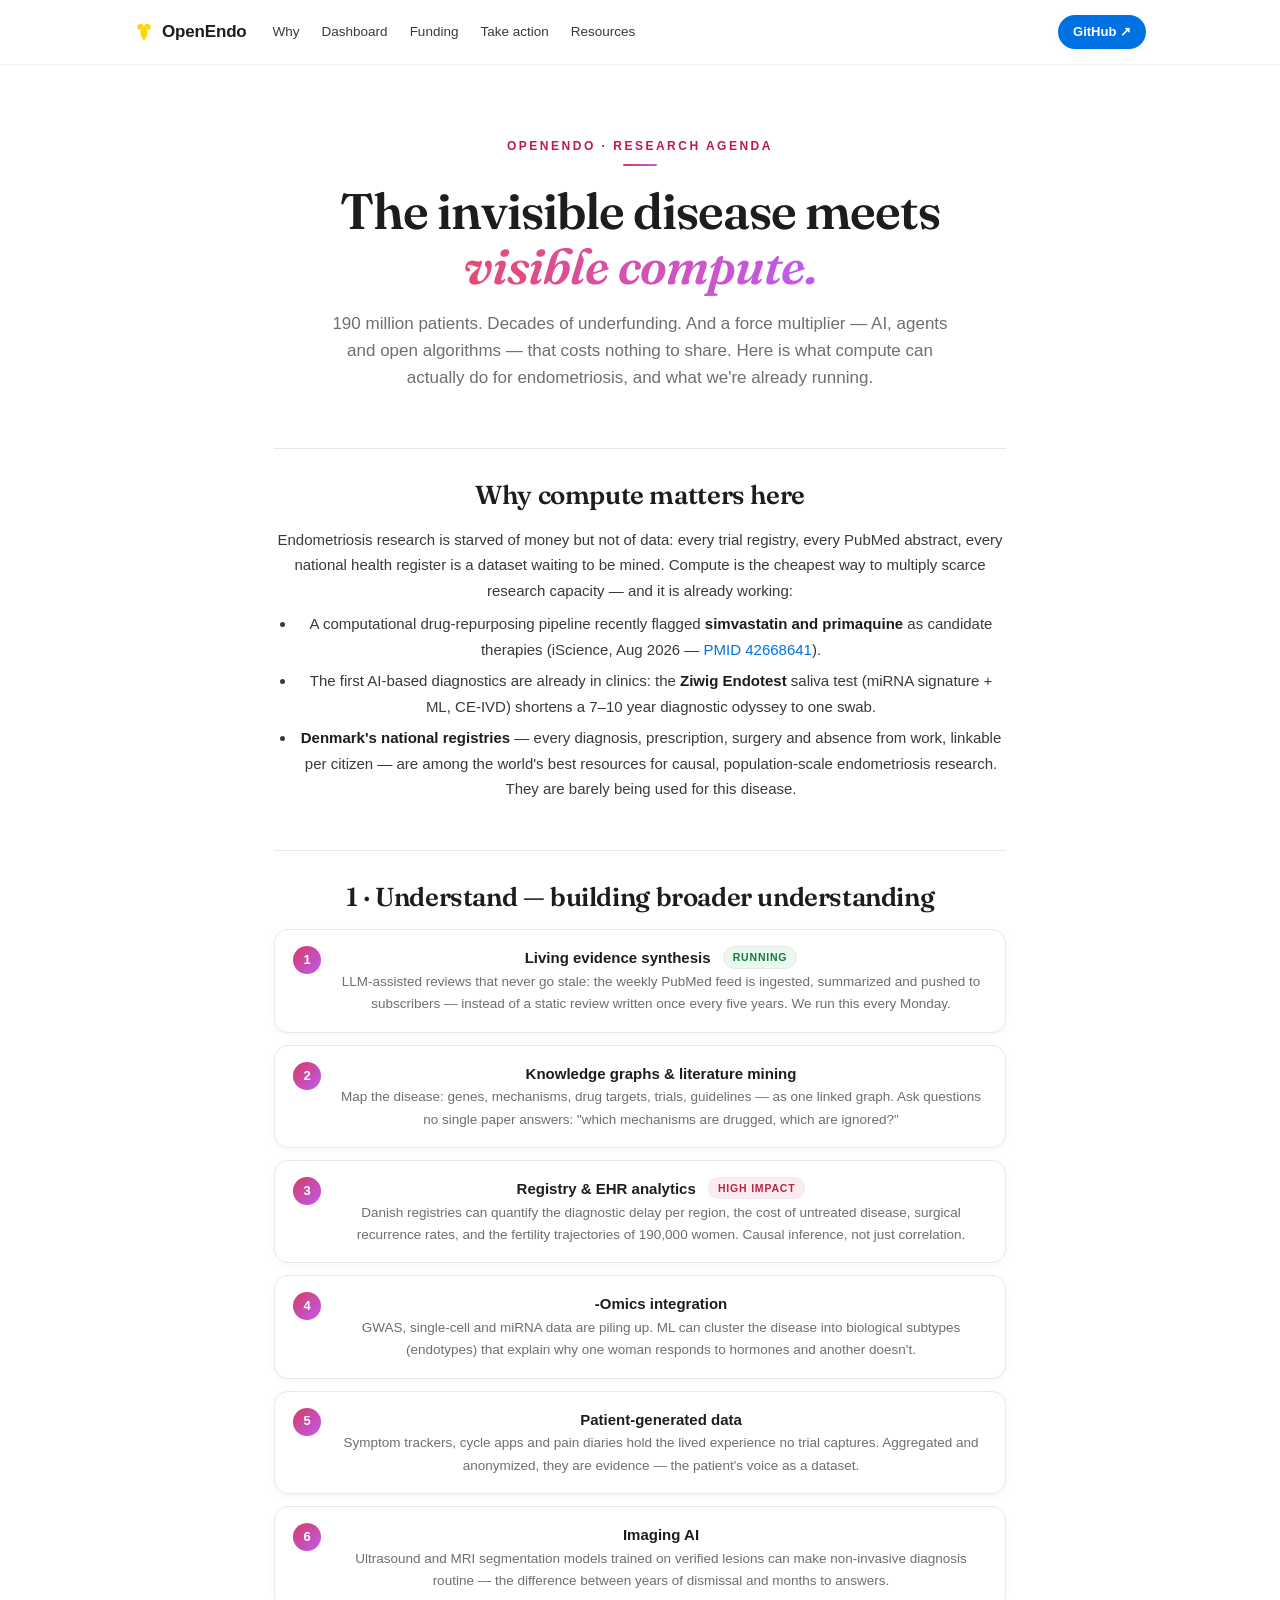
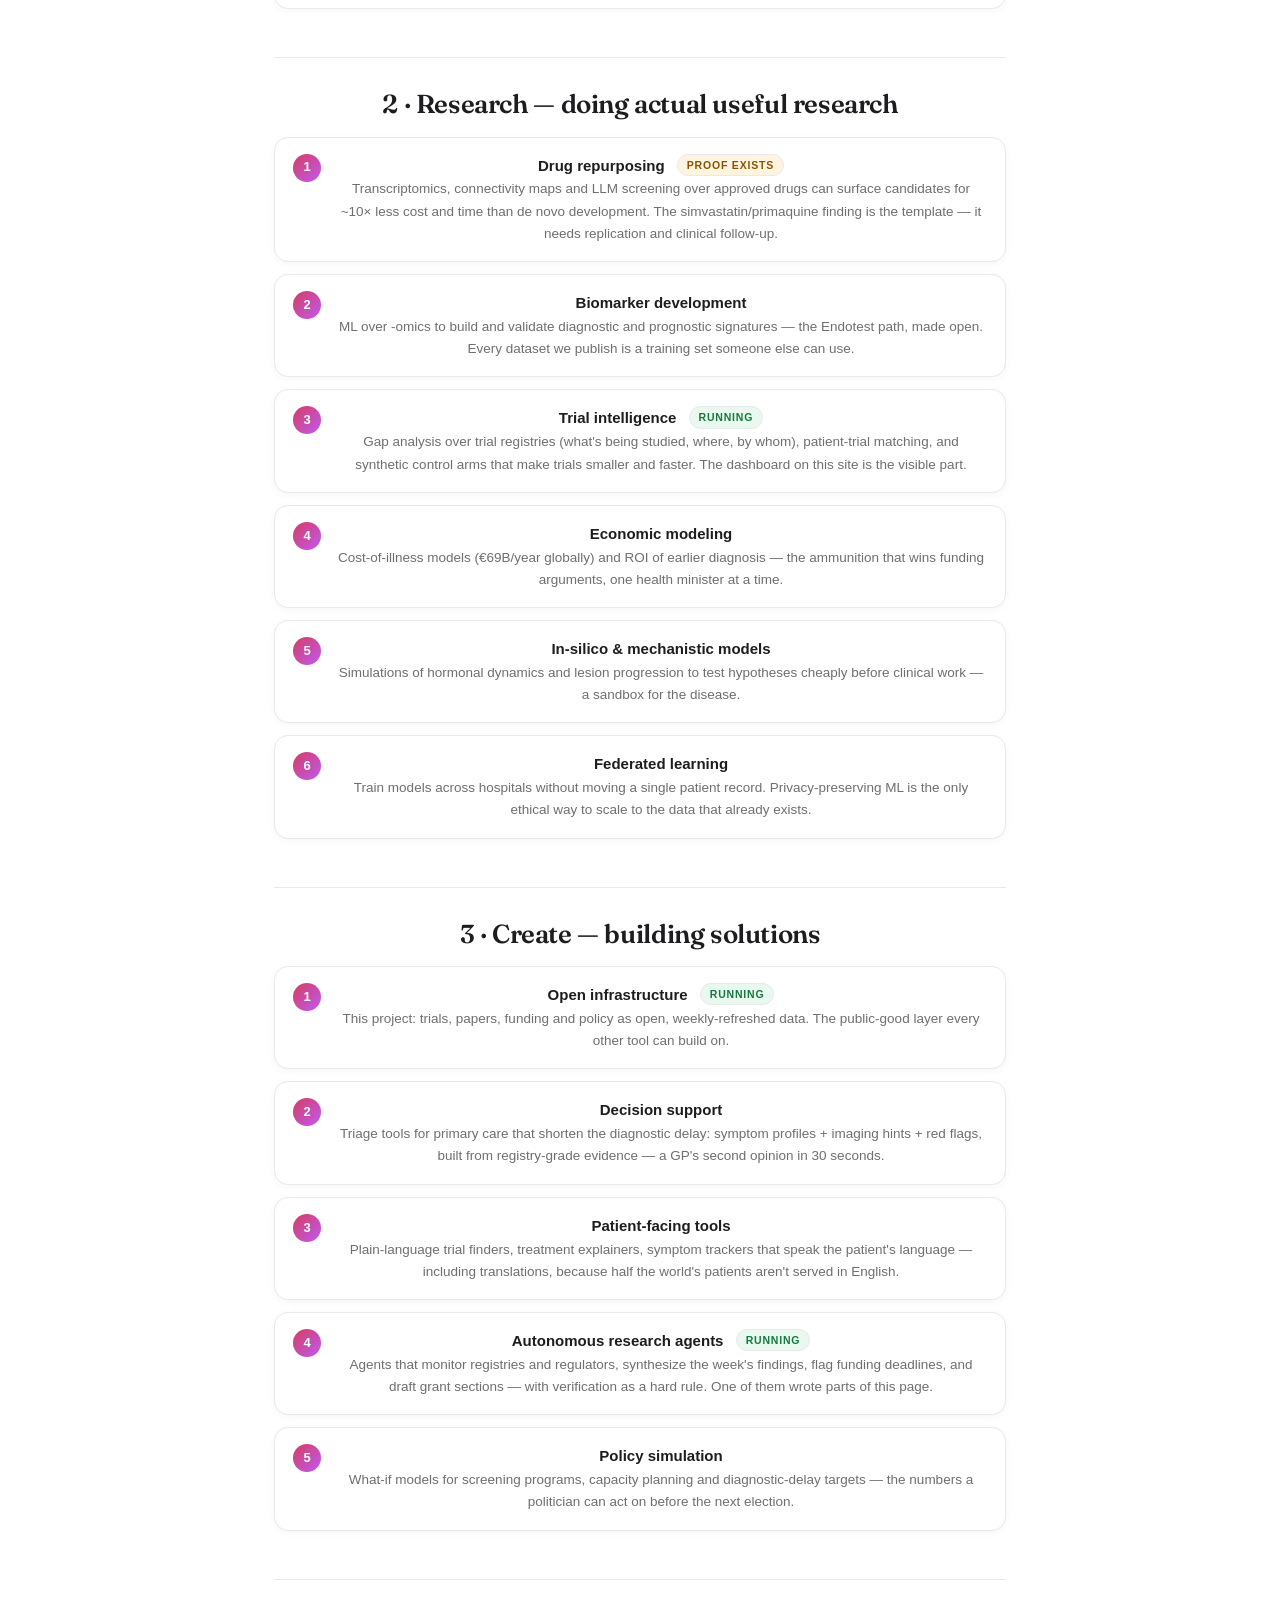
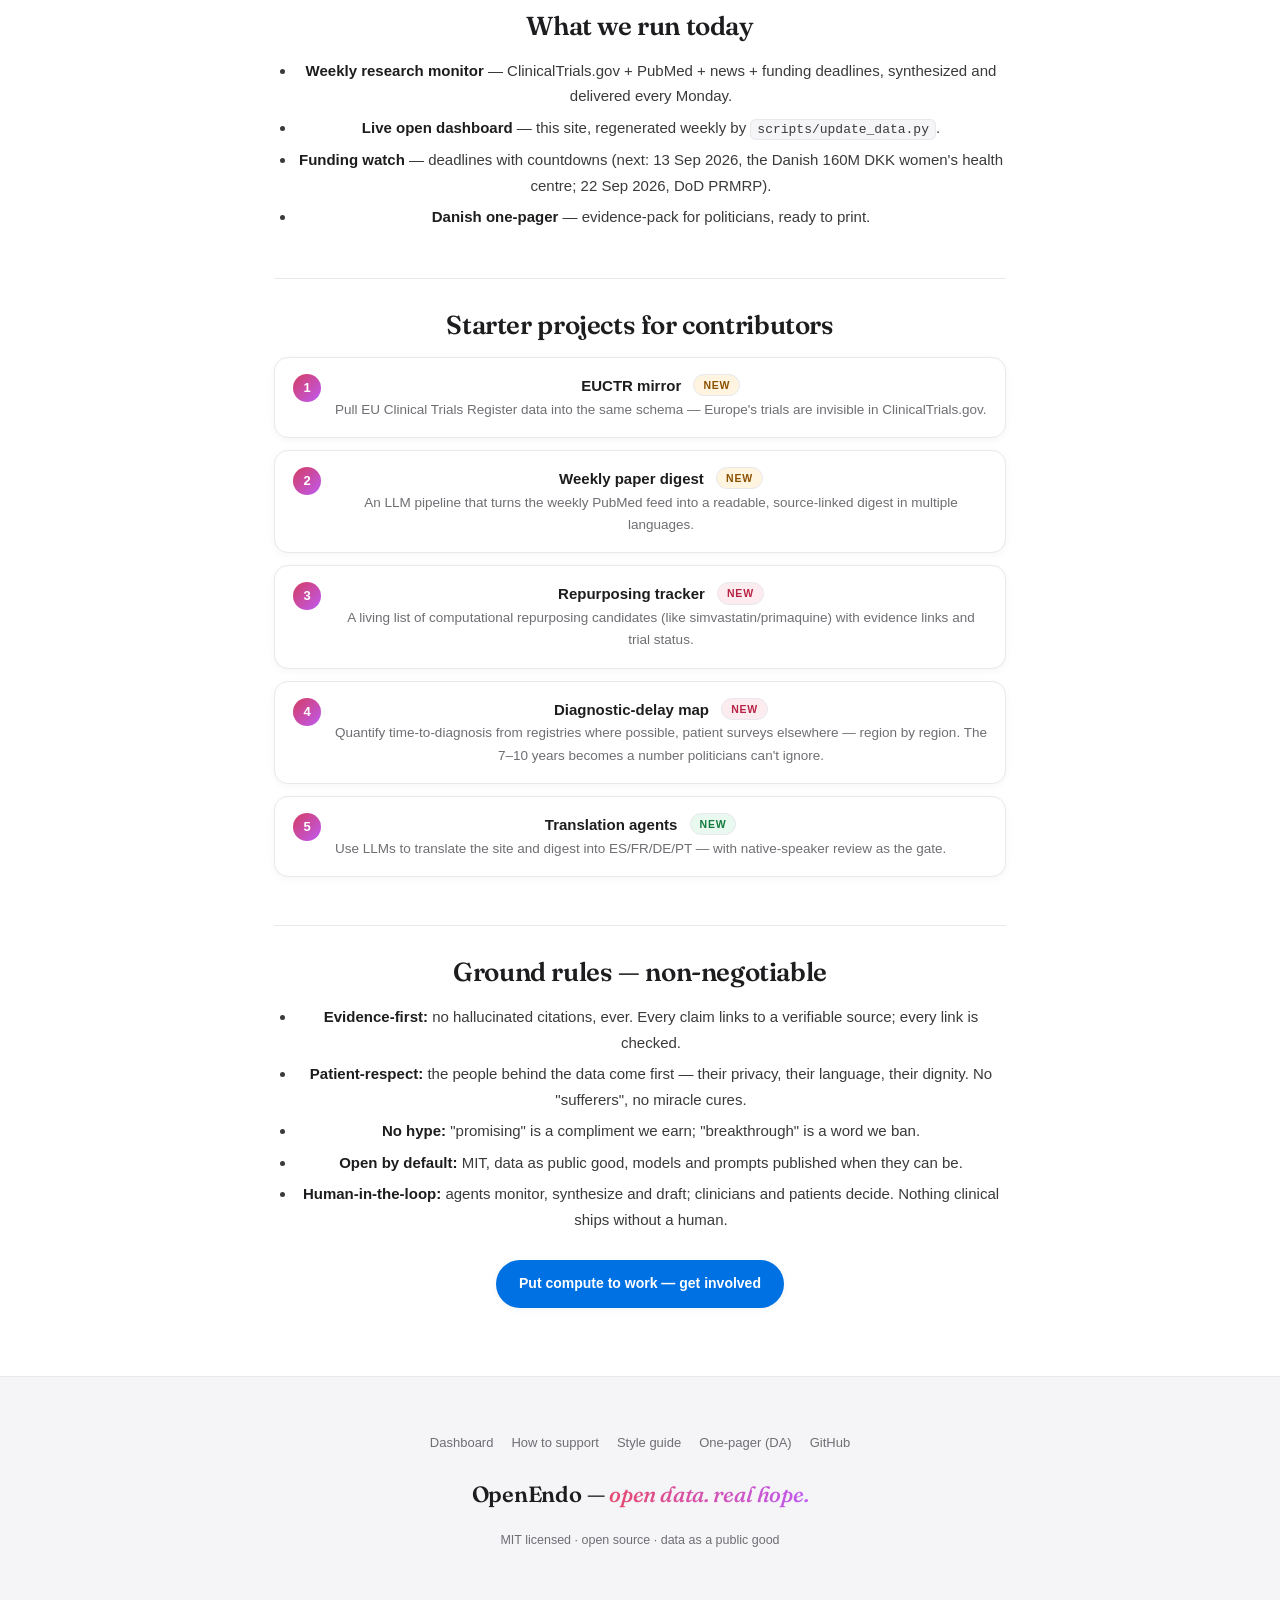
==== commit 436dea28: "fix(ui): responsive + accessibility overhaul - Mobil: hamburger-menu med dropdown (7 links) i stedet" ====
--- a/docs/ai-agenda.html
+++ b/docs/ai-agenda.html
@@ -9,9 +9,10 @@
 <link rel="preconnect" href="https://fonts.googleapis.com">
 <link rel="preconnect" href="https://fonts.gstatic.com" crossorigin>
 <link href="https://fonts.googleapis.com/css2?family=Fraunces:ital,opsz,wght@0,9..144,500..700;1,9..144,500..700&display=swap" rel="stylesheet">
-<link rel="stylesheet" href="style.css?v=4">
+<link rel="stylesheet" href="style.css?v=6">
 </head>
 <body>
+<a class="skip-link" href="#main">Skip to content</a>
 
 <header class="nav">
   <div class="nav-inner">
@@ -28,11 +29,17 @@
     </nav>
     <div class="nav-actions">
       <a class="btn btn-blue btn-sm" href="https://github.com/wckdboy/openendo" target="_blank" rel="noopener">GitHub ↗</a>
-    </div>
+        <button id="nav-toggle" class="nav-toggle" aria-expanded="false" aria-controls="mobile-nav" aria-label="Menu">
+      <svg class="icon-menu" viewBox="0 0 24 24" fill="none" stroke="currentColor" stroke-width="2" stroke-linecap="round" aria-hidden="true"><path d="M4 7h16M4 12h16M4 17h16"/></svg>
+      <svg class="icon-close" viewBox="0 0 24 24" fill="none" stroke="currentColor" stroke-width="2" stroke-linecap="round" aria-hidden="true"><path d="M6 6l12 12M18 6L6 18"/></svg>
+    </button>
+</div>
   </div>
+
+<nav id="mobile-nav" class="mobile-nav" aria-label="Mobile navigation"></nav>
 </header>
 
-<main>
+<main id="main" tabindex="-1"
   <div class="subpage-hero">
     <p class="eyebrow">OpenEndo · Research agenda</p>
     <h1>The invisible disease meets<br><em style="font-style:italic;background:linear-gradient(90deg,#e84a6f,#bf5af2);-webkit-background-clip:text;background-clip:text;-webkit-text-fill-color:transparent">visible compute.</em></h1>
@@ -123,5 +130,6 @@
   </div>
 </footer>
 
+<script src="nav.js?v=1"></script>
 </body>
 </html>
--- a/docs/style.css
+++ b/docs/style.css
@@ -2,7 +2,7 @@
 :root{
   --bg:#ffffff; --bg-alt:#f5f5f7; --ink:#1d1d1f; --muted:#6e6e73;
   --blue:#0071e3; --blue-hover:#0077ed; --blue-tint:#e8f1fd;
-  --rose:#ff8fa3; --rose-deep:#e84a6f; --lav:#bf5af2; --gold:#ff9f0a; --green:#34c759;
+  --rose:#ff8fa3; --rose-deep:#d43d62; --lav:#bf5af2; --gold:#ff9f0a; --green:#34c759;
   --line:#e8e8ed; --card:#ffffff;
   --shadow-sm:0 2px 8px rgba(0,0,0,.04);
   --shadow:0 10px 34px rgba(0,0,0,.09);
@@ -39,7 +39,7 @@
 .hero::before{content:"";position:absolute;width:680px;height:680px;border-radius:50%;top:-260px;right:-180px;background:radial-gradient(circle,rgba(255,143,163,.30),transparent 66%);filter:blur(8px)}
 .hero::after{content:"";position:absolute;width:600px;height:600px;border-radius:50%;bottom:-280px;left:-200px;background:radial-gradient(circle,rgba(191,90,242,.16),transparent 66%)}
 .hero-inner{position:relative;max-width:1060px;margin:0 auto;padding:96px 24px 76px;text-align:center}
-.eyebrow{font-size:12px;font-weight:700;letter-spacing:2.5px;text-transform:uppercase;color:var(--rose-deep);margin-bottom:18px}
+.eyebrow{font-size:12px;font-weight:700;letter-spacing:2.5px;text-transform:uppercase;color:#c2184b;margin-bottom:18px}
 .hero h1{font-size:clamp(38px,5.2vw,56px);font-weight:700;letter-spacing:-.025em;line-height:1.08;color:var(--ink)}
 .hero-sub{max-width:660px;margin:22px auto 0;font-size:18px;color:var(--muted);line-height:1.6}
 .hero-cta{display:flex;gap:12px;justify-content:center;margin-top:34px;flex-wrap:wrap}
@@ -100,20 +100,20 @@
 td a:hover{color:var(--blue)}
 td .nct{font-size:11px;color:var(--muted)}
 
-/* ---------- status pills ---------- */
+/* ---------- status pills (WCAG AA: alle ≥4.5:1) ---------- */
 .status{display:inline-block;font-size:11px;font-weight:600;letter-spacing:.3px;border-radius:999px;padding:3px 10px;white-space:nowrap}
-.status.RECRUITING{background:#e9f9ef;color:#1d8a4e}
-.status.ACTIVE_NOT_RECRUITING{background:#eef3fb;color:#3a6fb5}
-.status.ENROLLING_BY_INVITATION{background:#e9f9ef;color:#1d8a4e}
-.status.COMPLETED{background:#f0f0f2;color:#6e6e73}
-.status.TERMINATED,.status.WITHDRAWN{background:#fdecef;color:#d33a5c}
-.status.UNKNOWN,.status.NOT_YET_RECRUITING{background:#fff4e0;color:#b26a00}
-.status.default{background:#f0f0f2;color:#6e6e73}
+.status.RECRUITING{background:#e9f9ef;color:#157a3e}
+.status.ACTIVE_NOT_RECRUITING{background:#eef3fb;color:#2f5f9e}
+.status.ENROLLING_BY_INVITATION{background:#e9f9ef;color:#157a3e}
+.status.COMPLETED{background:#f0f0f2;color:#4a4a4f}
+.status.TERMINATED,.status.WITHDRAWN{background:#fdecef;color:#b82245}
+.status.UNKNOWN,.status.NOT_YET_RECRUITING{background:#fff4e0;color:#8a5200}
+.status.default{background:#f0f0f2;color:#4a4a4f}
 
 /* ---------- funding deadlines ---------- */
 .deadline{font-size:12.5px;color:var(--muted);margin-top:12px;display:flex;align-items:center;gap:8px;flex-wrap:wrap}
 .days{background:var(--blue-tint);color:var(--blue);font-weight:700;font-size:11.5px;border-radius:999px;padding:3px 9px}
-.open-now{color:var(--green);font-weight:600}
+.open-now{color:#157a3e;font-weight:600}
 
 /* ---------- footer ---------- */
 footer{background:var(--bg-alt);border-top:1px solid var(--line);padding:56px 0 64px}
@@ -123,18 +123,59 @@
 .fresh{font-size:12px;color:var(--muted);opacity:.85;margin-top:14px}
 .built{margin-top:20px;font-size:12.5px;color:var(--muted)}
 
+/* ---------- mobil navigation (hamburger) ---------- */
+.nav-toggle{display:none;align-items:center;justify-content:center;width:42px;height:42px;border-radius:12px;border:1px solid var(--line);background:var(--bg);color:var(--ink);cursor:pointer;flex:none}
+.nav-toggle:hover{background:var(--bg-alt)}
+.nav-toggle svg{width:20px;height:20px}
+.nav-toggle[aria-expanded="true"] .icon-menu{display:none}
+.nav-toggle[aria-expanded="true"] .icon-close{display:block}
+.nav-toggle .icon-close{display:none}
+.mobile-nav{display:none;position:fixed;top:var(--nav-h);left:0;right:0;z-index:49;background:var(--bg);border-bottom:1px solid var(--line);box-shadow:var(--shadow);padding:10px 20px 18px}
+.mobile-nav a{display:block;padding:13px 6px;font-size:16px;font-weight:500;color:var(--ink);border-bottom:1px solid #f0f0f2}
+.mobile-nav a:last-child{border-bottom:none}
+.mobile-nav a:hover{color:var(--blue)}
+.mobile-nav.open{display:block}
+
 /* ---------- responsive ---------- */
 @media(max-width:960px){
   .cards-4,.cards-3,.charts{grid-template-columns:1fr 1fr}
   .hero .stats,.kpis{grid-template-columns:1fr 1fr}
+  .nav-links{display:none}
+  .nav-toggle{display:inline-flex}
 }
 @media(max-width:640px){
   .cards-4,.cards-3,.cards-2,.charts,.hero .stats,.kpis{grid-template-columns:1fr}
-  .nav-links{display:none}
   .section{padding:64px 0}
   .hero-inner{padding:64px 20px 56px}
   .hero .stats{margin-top:44px;padding-top:30px}
 }
+
+/* ---------- accessibility ---------- */
+:focus-visible{outline:3px solid var(--blue);outline-offset:2px;border-radius:4px}
+.skip-link{position:absolute;left:-9999px;top:0;z-index:100;background:var(--blue);color:#fff;padding:10px 18px;border-radius:0 0 10px 0;font-weight:600;font-size:14px}
+.skip-link:focus{left:0}
+@media(prefers-reduced-motion:reduce){
+  *{animation:none!important;transition:none!important;scroll-behavior:auto!important}
+}
+/* kontrast: fjern opacity-nedsættelser der bryder WCAG AA (--muted = 5.07:1 på hvid) */
+.stat .src,.card .src{opacity:1}
+.fresh{opacity:1}
+.nav-links a{opacity:1;color:#3a3a3c}
+.nav-links a:hover{color:var(--ink)}
+/* links i tabeller skal være skelnelige */
+td a{color:var(--blue);text-decoration:underline;text-underline-offset:2px}
+td a:hover{color:var(--blue-hover)}
+/* touch-targets: minimum 44px på touch-enheder */
+@media(pointer:coarse){
+  .btn{padding:13px 24px;min-height:46px}
+  .btn-sm{padding:10px 18px;min-height:44px}
+  .nav-links a{padding:8px 0}
+}
+/* grid-fix: tillad at kort/charts/paneler krymper under indholdets min-width */
+.card,.chart-card,.panel{min-width:0}
+.table-wrap{max-width:100%}
+/* lange URL-links i kort skal kunne brydes (mobil: ingen horisontal overflow) */
+.card .cta{overflow-wrap:anywhere;word-break:break-word;max-width:100%}
 
 /* ---------- brand identity ---------- */
 :root{
@@ -157,7 +198,20 @@
 @keyframes pulse{0%{box-shadow:0 0 0 0 rgba(52,199,89,.45)}70%{box-shadow:0 0 0 9px rgba(52,199,89,0)}100%{box-shadow:0 0 0 0 rgba(52,199,89,0)}}
 footer .wordmark{font-family:var(--font-display);font-size:22px;font-weight:600;letter-spacing:-.01em;margin-bottom:20px}
 footer .wordmark em{font-style:italic;font-weight:500;background:linear-gradient(90deg,var(--rose-deep),var(--lav));-webkit-background-clip:text;background-clip:text;-webkit-text-fill-color:transparent}
-@media(max-width:640px){.trust{gap:10px}}
+/* ---------- QA-fixes (2. sep 2026) ---------- */
+.chart-card{height:300px;position:relative}
+.chart-card.wide{height:280px}
+.chart-card canvas{position:absolute;inset:0;width:100% !important;height:100% !important}
+.hero .stats{margin-top:28px;padding-top:24px}
+.hero .stats .stat:last-child{grid-column:1/-1;max-width:520px;margin:0 auto;text-align:center}
+.stat .label{font-size:12.5px;line-height:1.35}
+.section{padding:60px 0}
+.card{display:flex;flex-direction:column}
+.card .cta,.card .deadline{margin-top:auto}
+.cta{font-size:12px}
+.days{font-size:12.5px;font-weight:700;padding:3px 10px}
+.deadline.closed{background:#e8e8ed;color:#6e6e73;font-weight:600;font-style:italic}
+td.j{max-width:240px;overflow:hidden;text-overflow:ellipsis;white-space:nowrap;color:var(--muted)}
 
 /* ---------- subpages: styleguide / support / agenda ---------- */
 :root{--text:#3a3a3c}
@@ -186,13 +240,13 @@
 .type-row .spec{font-size:11.5px;color:var(--muted);font-family:ui-monospace,Menlo,monospace;white-space:nowrap}
 .dodont{display:grid;grid-template-columns:1fr 1fr;gap:14px;margin:12px 0 22px}
 .dodont div{border-radius:12px;padding:14px 16px;font-size:14px;line-height:1.6}
-.dodont .good{background:#e9f9ef;color:#1d8a4e}
-.dodont .bad{background:#fdecef;color:#d33a5c}
+.dodont .good{background:#e9f9ef;color:#157a3e}
+.dodont .bad{background:#fdecef;color:#b82245}
 .dodont b{display:block;margin-bottom:4px}
 .effort{display:inline-block;font-size:10.5px;font-weight:700;letter-spacing:.8px;text-transform:uppercase;border-radius:999px;padding:2px 9px;background:var(--bg-alt);color:var(--muted);border:1px solid var(--line);margin-left:8px;vertical-align:2px}
-.effort.easy{background:#e9f9ef;color:#1d8a4e}
-.effort.medium{background:#fff4e0;color:#b26a00}
-.effort.hard{background:#fdecef;color:#d33a5c}
+.effort.easy{background:#e9f9ef;color:#157a3e}
+.effort.medium{background:#fff4e0;color:#8a5200}
+.effort.hard{background:#fdecef;color:#b82245}
 .logo-stage{background:var(--bg-alt);border:1px solid var(--line);border-radius:18px;padding:44px 24px;text-align:center;margin:14px 0 24px}
 .logo-stage .word{font-family:var(--font-display);font-size:44px;font-weight:600;letter-spacing:-.02em;margin-top:14px}
 .logo-stage .tag{font-size:13px;color:var(--muted);margin-top:6px}
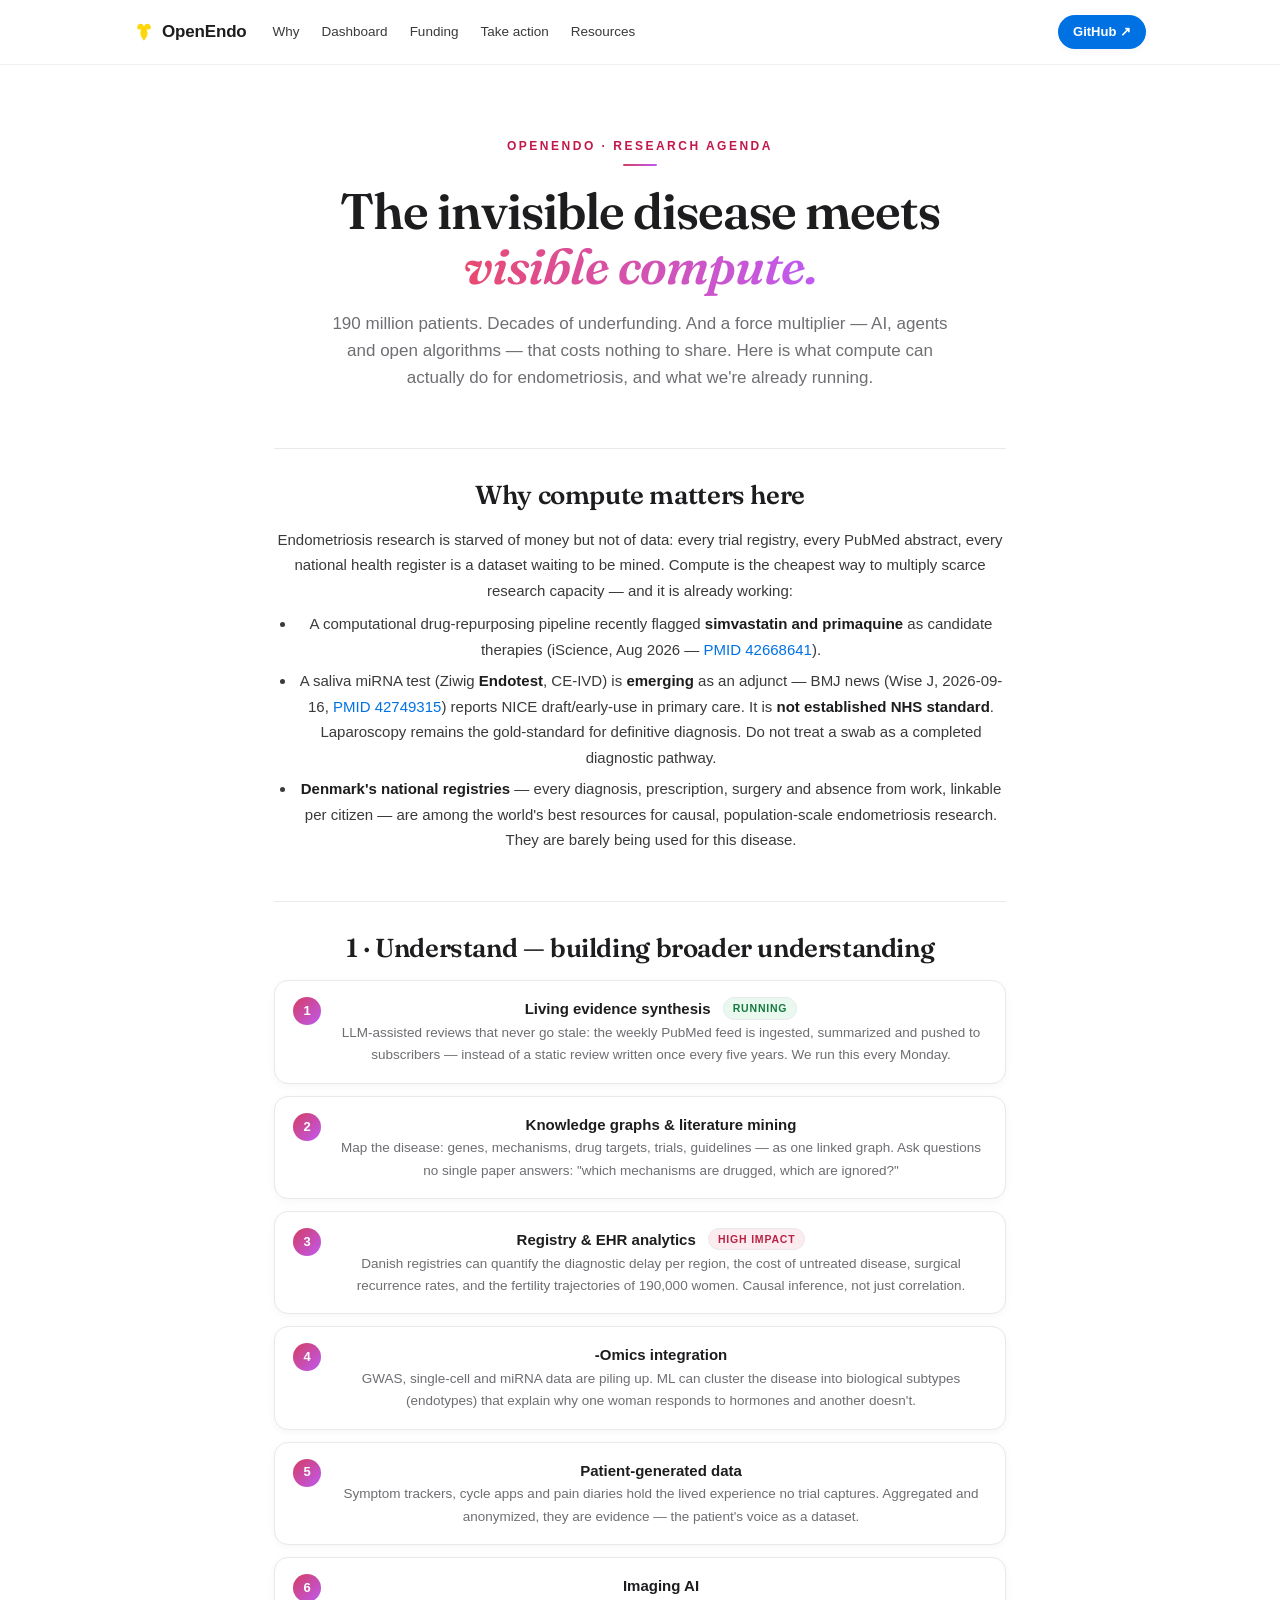
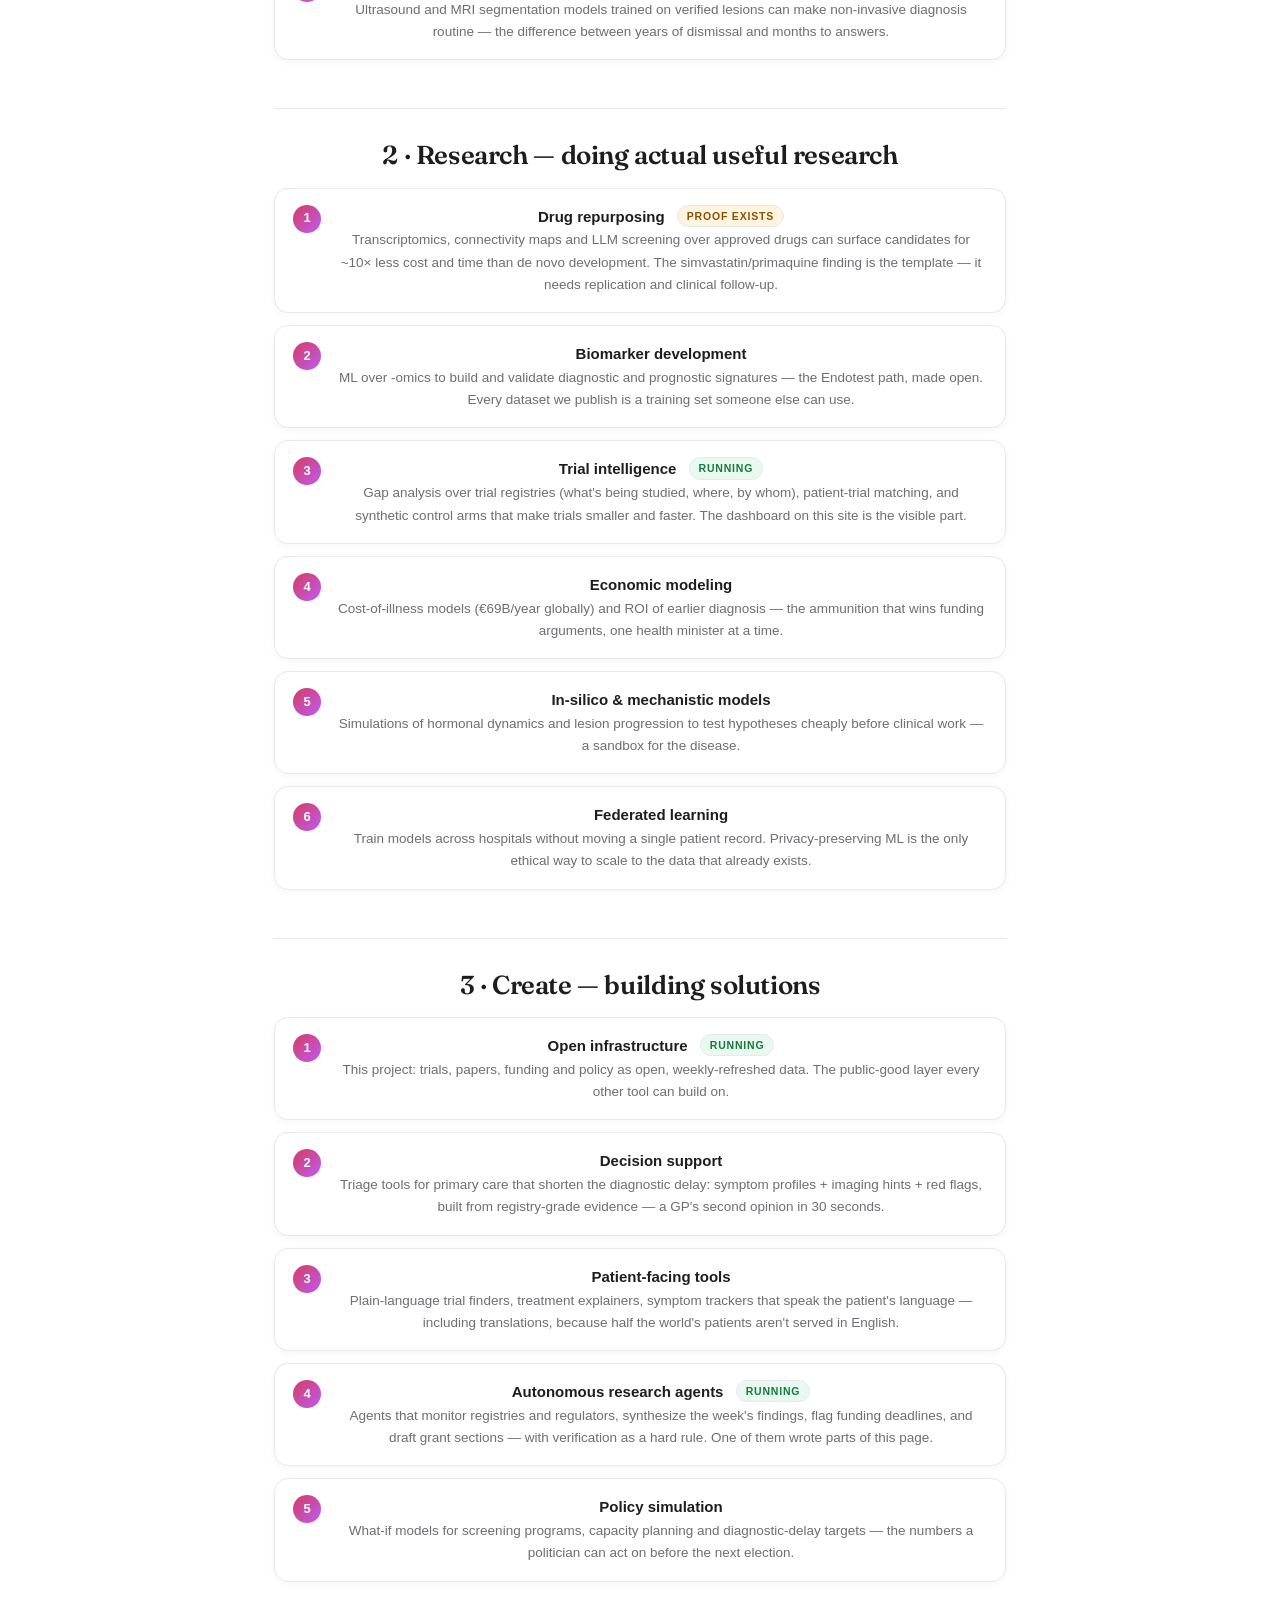
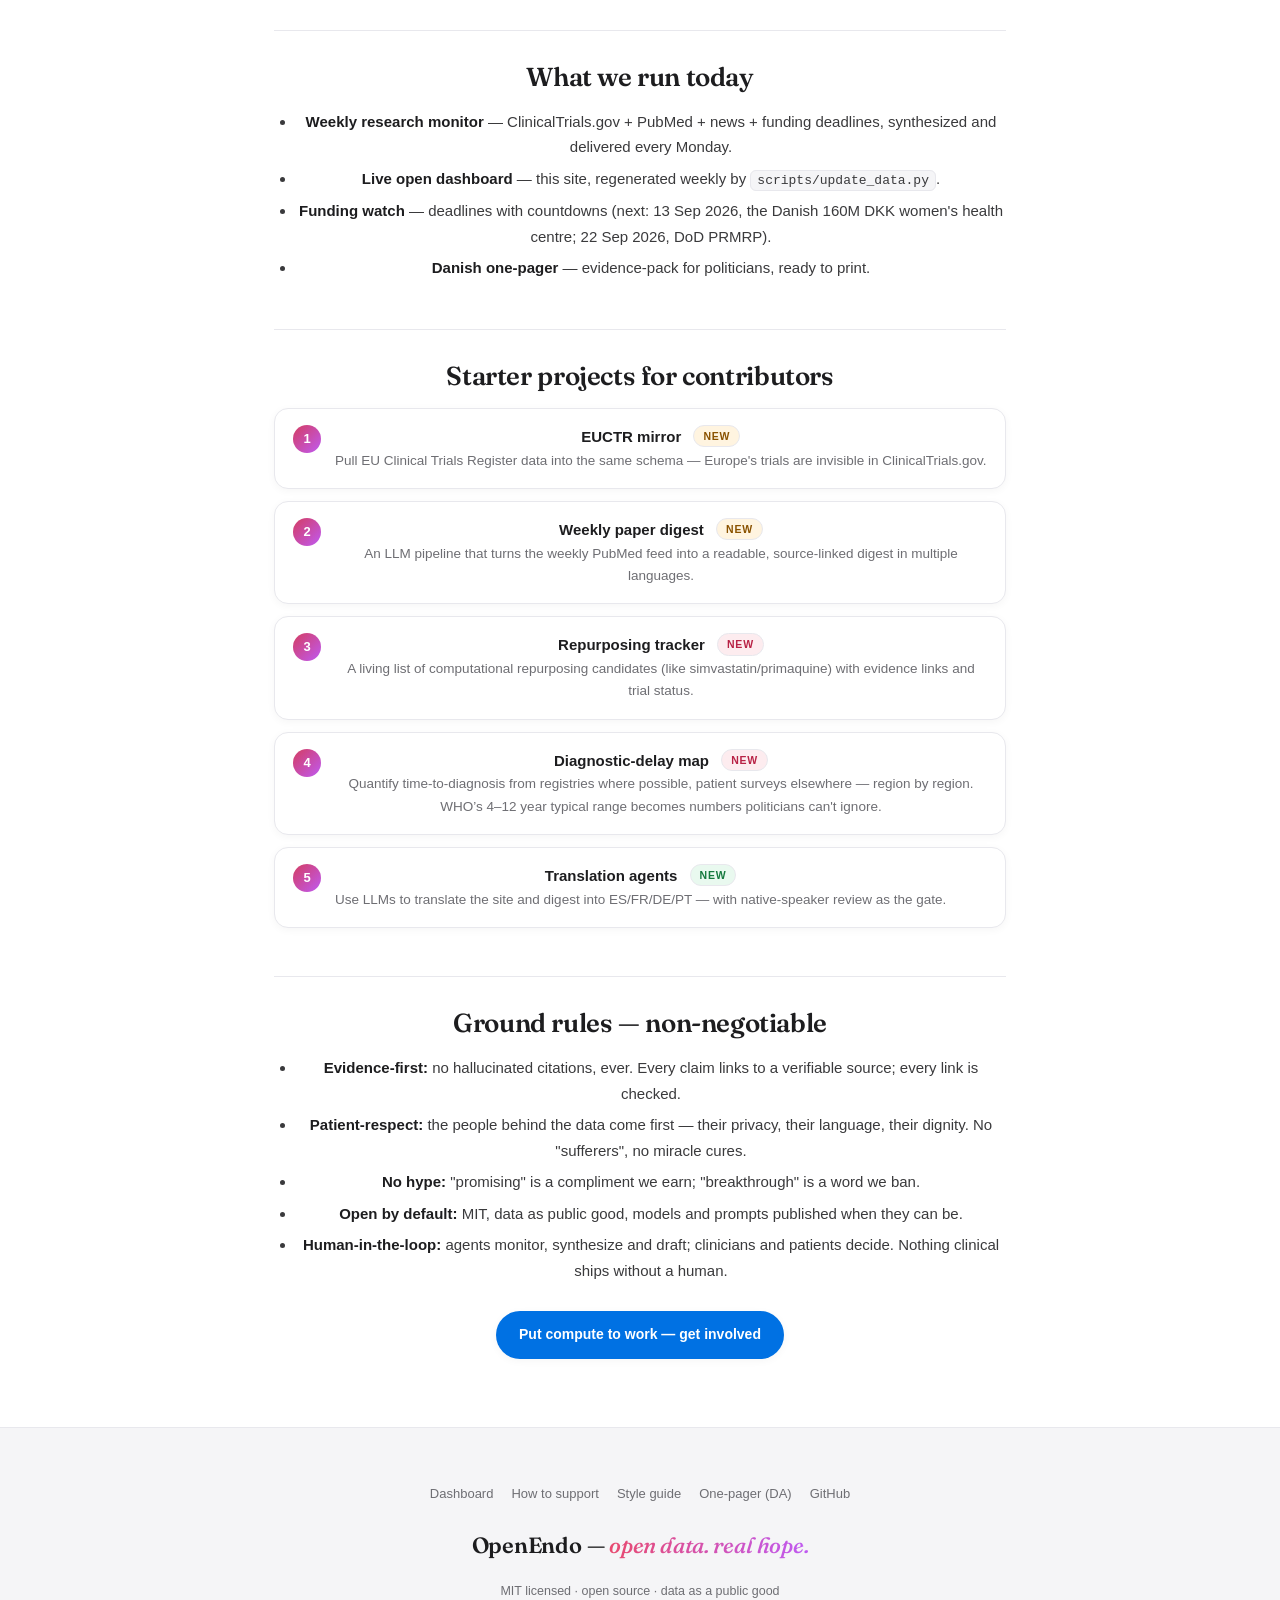
==== commit 433f58e4: "docs(awareness): WHO 4–12 yr diagnosis range and Endotest nuance Replace single-point 7–10 year dela" ====
--- a/docs/ai-agenda.html
+++ b/docs/ai-agenda.html
@@ -10,6 +10,17 @@
 <link rel="preconnect" href="https://fonts.gstatic.com" crossorigin>
 <link href="https://fonts.googleapis.com/css2?family=Fraunces:ital,opsz,wght@0,9..144,500..700;1,9..144,500..700&display=swap" rel="stylesheet">
 <link rel="stylesheet" href="style.css?v=6">
+<link rel="canonical" href="https://openendo.org/ai-agenda.html">
+<meta property="og:url" content="https://openendo.org/ai-agenda.html">
+<meta property="og:site_name" content="OpenEndo">
+<meta property="og:type" content="website">
+<meta property="og:title" content="The OpenEndo AI &amp; compute agenda">
+<meta property="og:description" content="How AI agents, algorithms and open compute can build understanding and do real endometriosis research.">
+<meta property="og:image" content="https://openendo.org/assets/og-card.png">
+<meta name="twitter:card" content="summary_large_image">
+<meta name="twitter:title" content="The OpenEndo AI &amp; compute agenda">
+<meta name="twitter:description" content="How AI agents, algorithms and open compute can accelerate endometriosis research.">
+<meta name="twitter:image" content="https://openendo.org/assets/og-card.png">
 </head>
 <body>
 <a class="skip-link" href="#main">Skip to content</a>
@@ -52,7 +63,7 @@
     <p>Endometriosis research is starved of money but not of data: every trial registry, every PubMed abstract, every national health register is a dataset waiting to be mined. Compute is the cheapest way to multiply scarce research capacity — and it is already working:</p>
     <ul>
       <li>A computational drug-repurposing pipeline recently flagged <strong>simvastatin and primaquine</strong> as candidate therapies (iScience, Aug 2026 — <a href="https://pubmed.ncbi.nlm.nih.gov/42668641/" target="_blank" rel="noopener">PMID 42668641</a>).</li>
-      <li>The first AI-based diagnostics are already in clinics: the <strong>Ziwig Endotest</strong> saliva test (miRNA signature + ML, CE-IVD) shortens a 7–10 year diagnostic odyssey to one swab.</li>
+      <li>A saliva miRNA test (Ziwig <strong>Endotest</strong>, CE-IVD) is <strong>emerging</strong> as an adjunct — BMJ news (Wise J, 2026-09-16, <a href="https://pubmed.ncbi.nlm.nih.gov/42749315/" target="_blank" rel="noopener">PMID 42749315</a>) reports NICE draft/early-use in primary care. It is <strong>not established NHS standard</strong>. Laparoscopy remains the gold-standard for definitive diagnosis. Do not treat a swab as a completed diagnostic pathway.</li>
       <li><strong>Denmark's national registries</strong> — every diagnosis, prescription, surgery and absence from work, linkable per citizen — are among the world's best resources for causal, population-scale endometriosis research. They are barely being used for this disease.</li>
     </ul>
 
@@ -98,7 +109,7 @@
       <div class="step"><div class="n">1</div><div><h4>EUCTR mirror <span class="effort medium">new</span></h4><p>Pull EU Clinical Trials Register data into the same schema — Europe's trials are invisible in ClinicalTrials.gov.</p></div></div>
       <div class="step"><div class="n">2</div><div><h4>Weekly paper digest <span class="effort medium">new</span></h4><p>An LLM pipeline that turns the weekly PubMed feed into a readable, source-linked digest in multiple languages.</p></div></div>
       <div class="step"><div class="n">3</div><div><h4>Repurposing tracker <span class="effort hard">new</span></h4><p>A living list of computational repurposing candidates (like simvastatin/primaquine) with evidence links and trial status.</p></div></div>
-      <div class="step"><div class="n">4</div><div><h4>Diagnostic-delay map <span class="effort hard">new</span></h4><p>Quantify time-to-diagnosis from registries where possible, patient surveys elsewhere — region by region. The 7–10 years becomes a number politicians can't ignore.</p></div></div>
+      <div class="step"><div class="n">4</div><div><h4>Diagnostic-delay map <span class="effort hard">new</span></h4><p>Quantify time-to-diagnosis from registries where possible, patient surveys elsewhere — region by region. WHO’s 4–12 year typical range becomes numbers politicians can't ignore.</p></div></div>
       <div class="step"><div class="n">5</div><div><h4>Translation agents <span class="effort easy">new</span></h4><p>Use LLMs to translate the site and digest into ES/FR/DE/PT — with native-speaker review as the gate.</p></div></div>
     </div>
 
--- a/docs/style.css
+++ b/docs/style.css
@@ -68,7 +68,7 @@
 .card p{font-size:14px;color:var(--muted);line-height:1.6}
 .card .src{font-size:11.5px;color:var(--muted);opacity:.75;margin:6px 0 10px}
 .card .tag{display:inline-block;font-size:11px;font-weight:600;letter-spacing:.6px;text-transform:uppercase;color:var(--blue);background:var(--blue-tint);border-radius:999px;padding:3px 10px;margin-bottom:10px}
-.cta{display:inline-flex;align-items:center;gap:4px;font-size:14px;font-weight:600;margin-top:12px;color:var(--blue)}
+.cta{display:inline-flex;align-items:center;gap:4px;font-size:14px;font-weight:600;margin-top:12px;color:var(--blue);min-height:24px;padding-inline:2px}
 .cta:hover{color:var(--blue-hover)}
 
 /* ---------- live KPIs ---------- */
@@ -141,7 +141,7 @@
   .cards-4,.cards-3,.charts{grid-template-columns:1fr 1fr}
   .hero .stats,.kpis{grid-template-columns:1fr 1fr}
   .nav-links{display:none}
-  .nav-toggle{display:inline-flex}
+  .nav-toggle{display:inline-flex;width:44px;height:44px}
 }
 @media(max-width:640px){
   .cards-4,.cards-3,.cards-2,.charts,.hero .stats,.kpis{grid-template-columns:1fr}
